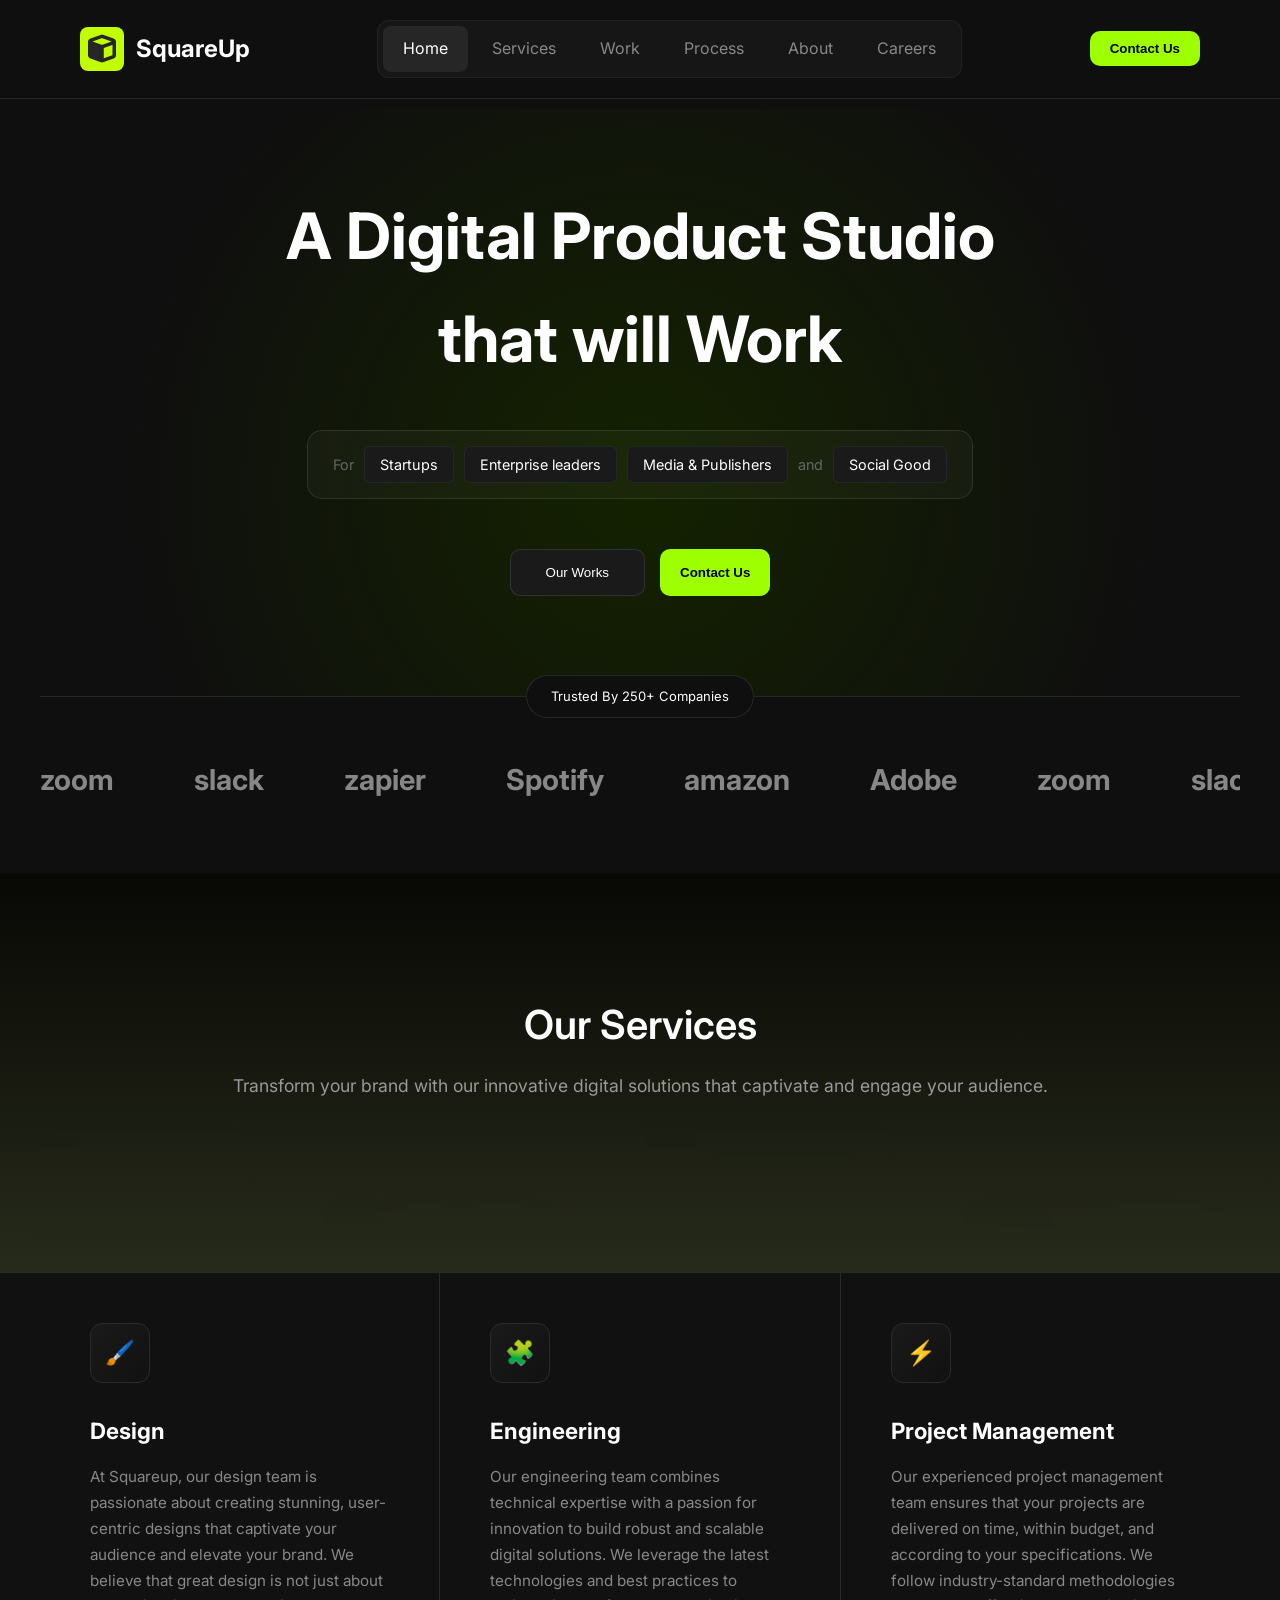
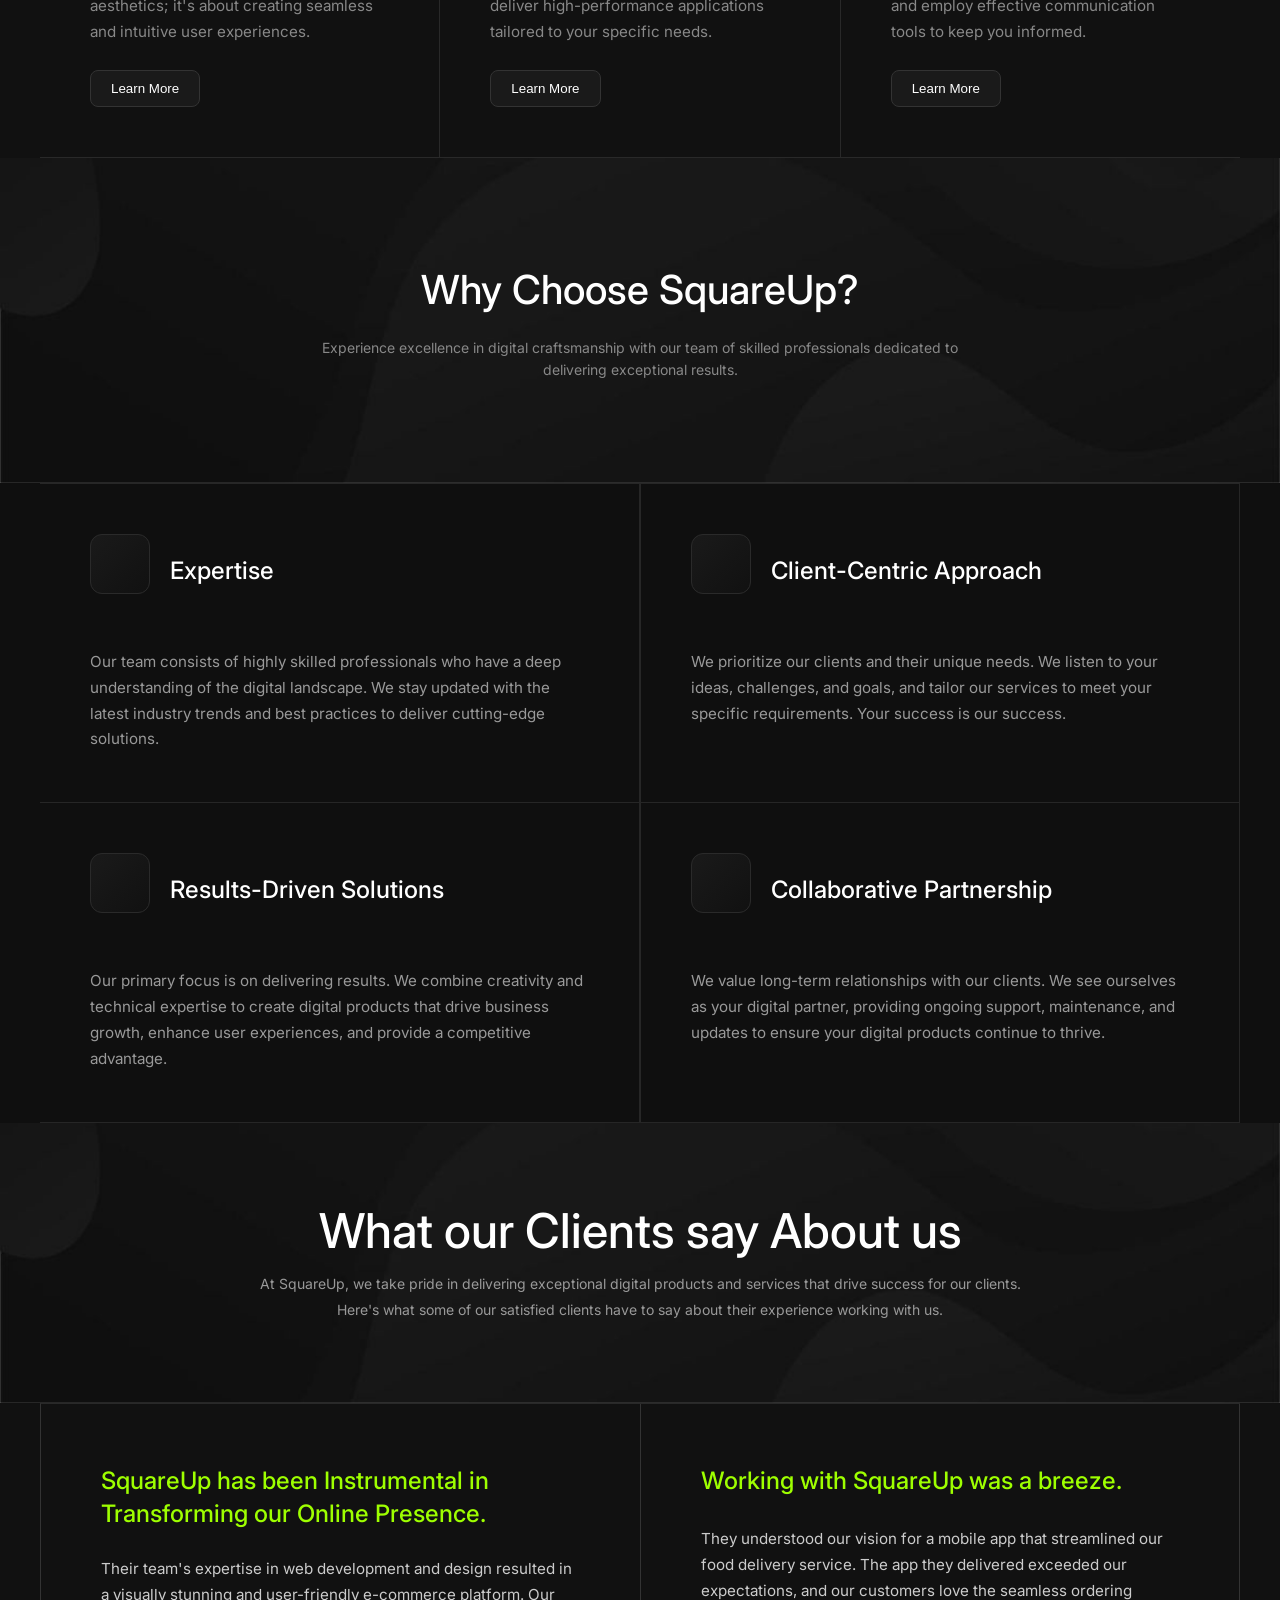
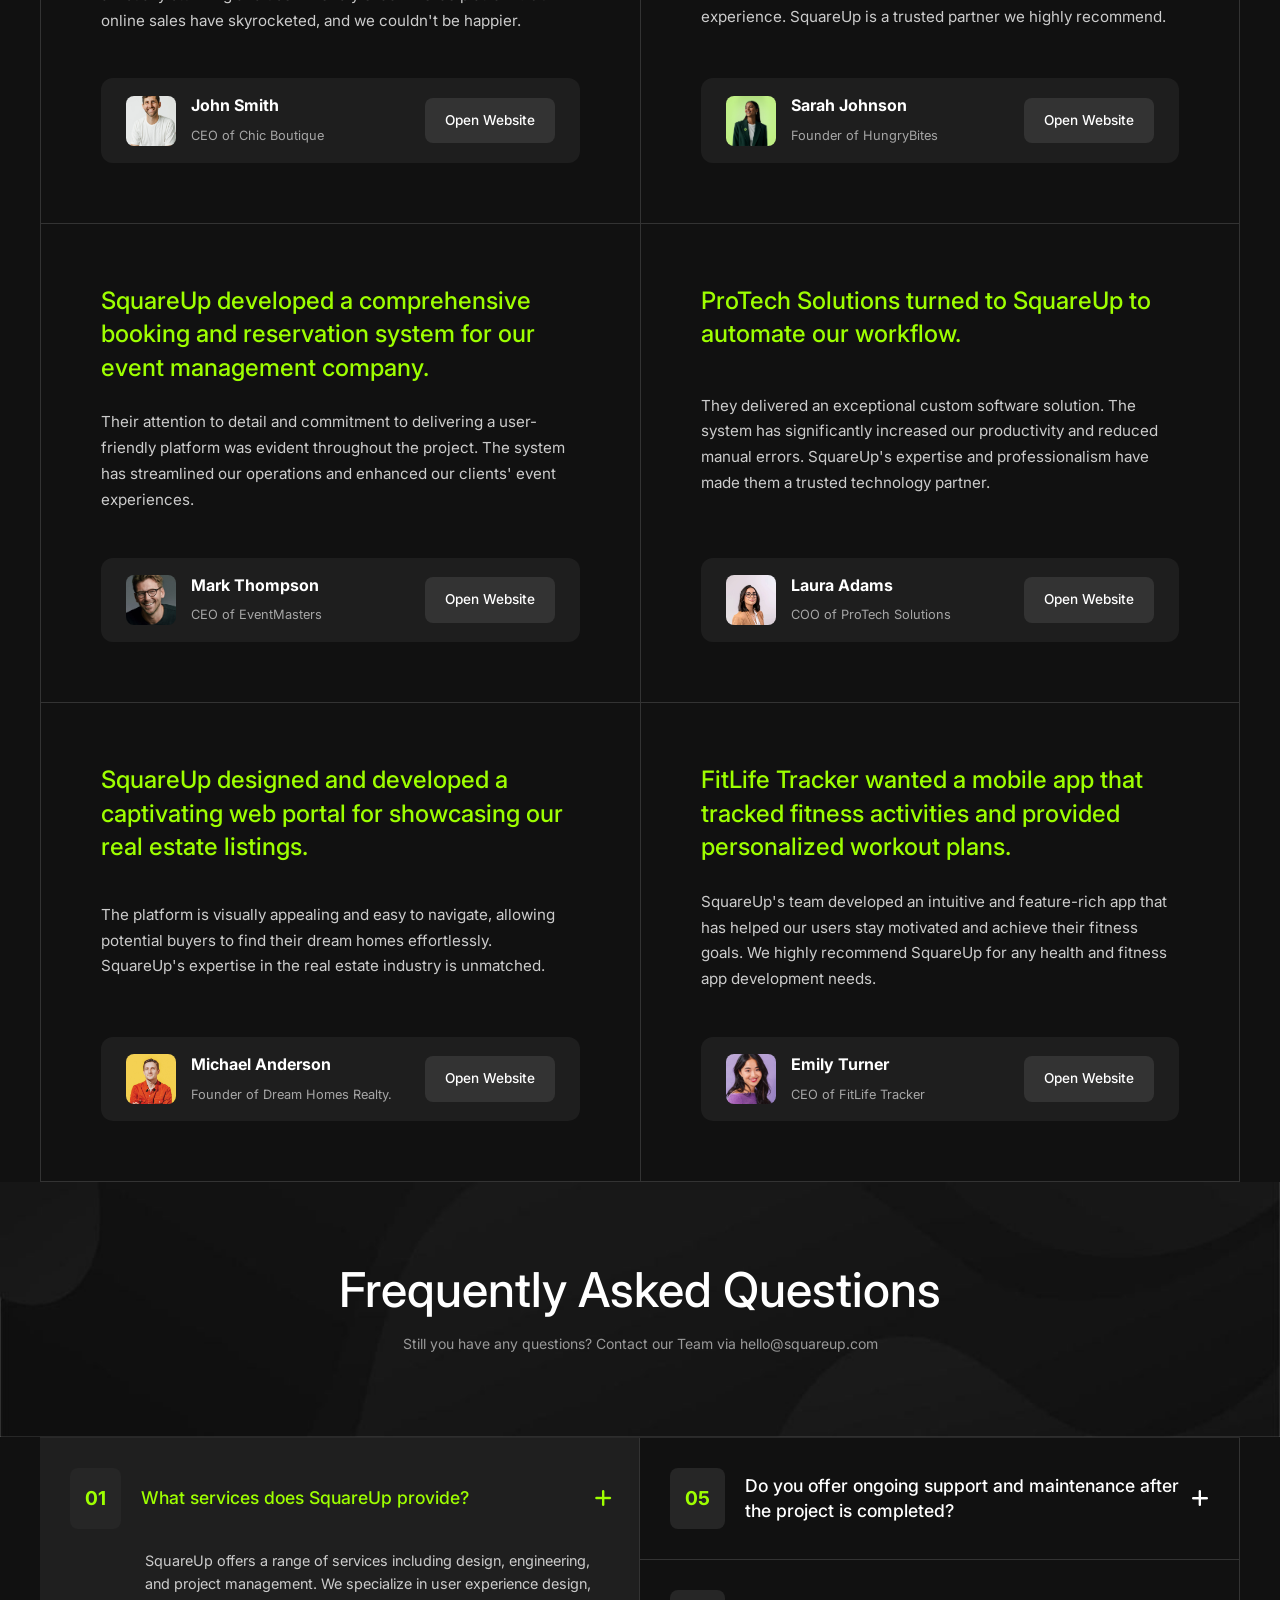
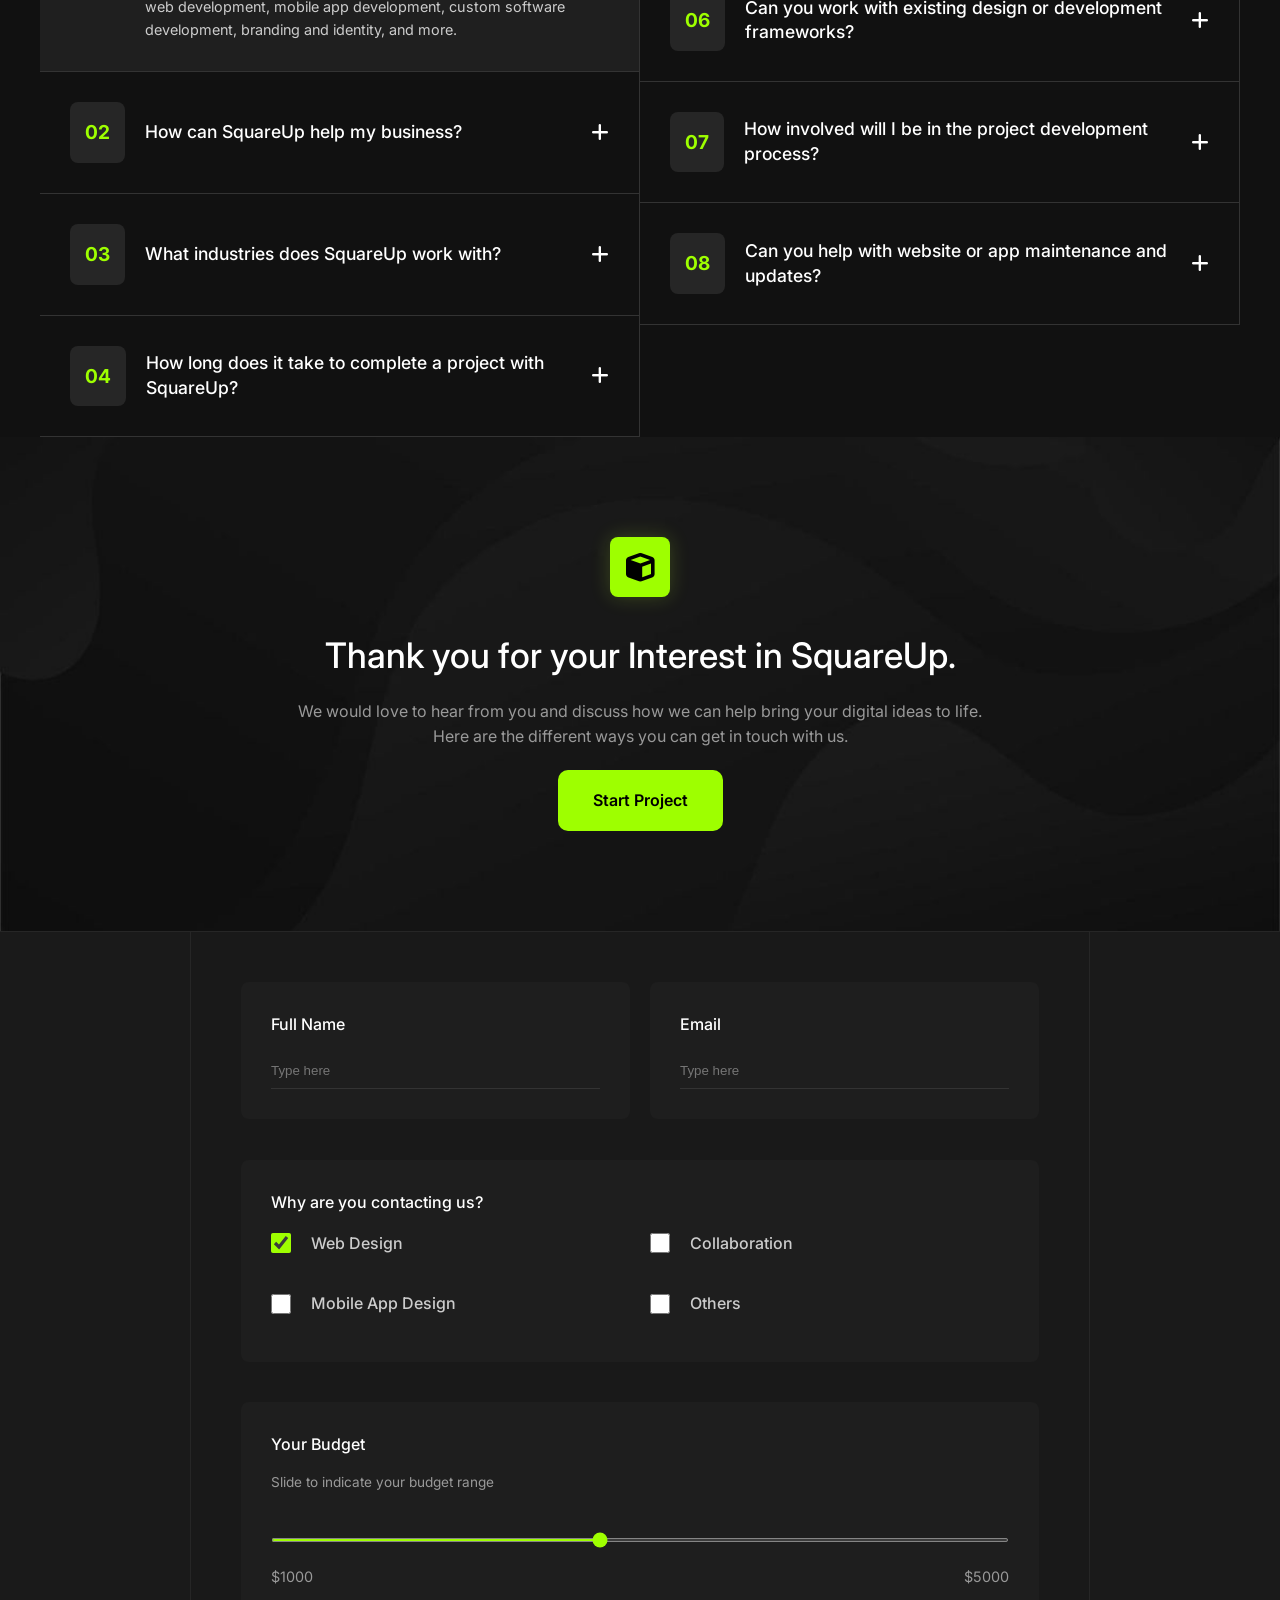
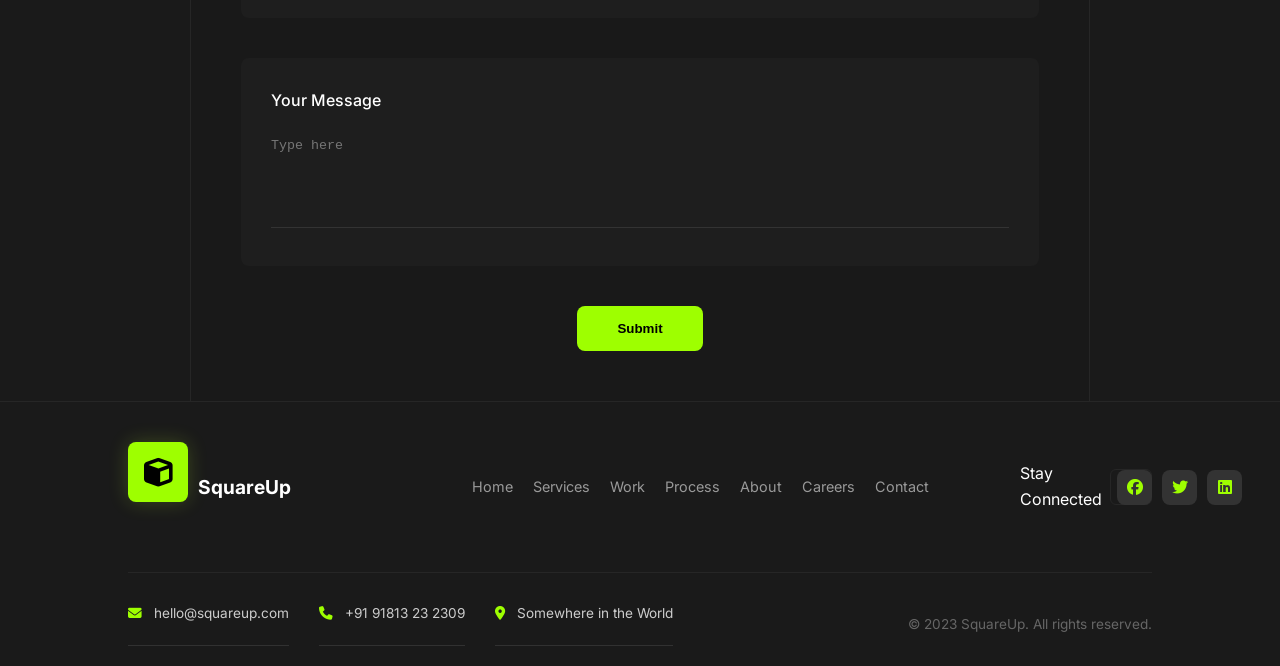
==== index.html @ 1f5916ca "Add files via upload" ====
<!DOCTYPE html>
<html lang="en">
<head>
    <meta charset="UTF-8">
    <meta name="viewport" content="width=device-width, initial-scale=1.0">
    <title>SquareUp Studio</title>
    <link rel="stylesheet" href="style.css">
    <link rel="stylesheet" href="https://cdnjs.cloudflare.com/ajax/libs/font-awesome/6.5.1/css/all.min.css">
    <link href="https://fonts.googleapis.com/css2?family=Inter:wght@400;600;700&display=swap" rel="stylesheet">
</head>
<body>

    <nav class="navbar">
        <div class="logo">  
<i class="fa-solid fa-cube logo-icon"></i>
    <span class="logo-text">SquareUp</span>   
        </div>

        <div class="nav-links">
            <a href="#" class="active">Home</a>
            <a href="Service.html">Services</a>
            <a href="Work.html">Work</a>
            <a href="Process.html">Process</a>
            <a href="about.html">About</a>
            <a href="career.html">Careers</a>
        </div>

        <button class="btn-neon-small" onclick="window.location.href='contact.html'">
  Contact Us
</button>
    </nav>

    <header class="hero">
        <div class="hero-content">
            <h1>A Digital Product Studio <br> that will Work</h1>

            <div class="tag-container">
                <span class="label">For</span>
                <span class="tag">Startups</span>
                <span class="tag">Enterprise leaders</span>
                <span class="tag">Media & Publishers</span>
                <span class="label">and</span>
                <span class="tag">Social Good</span>
            </div>

            <div class="hero-btns">
                <button class="btn-dark">Our Works</button>
                <button class="btn-neon-small" onclick="window.location.href='contact.html'">
  Contact Us
</button>
            </div>
        </div>

   <section class="trusted-section">
    <div class="trusted-pill">Trusted By 250+ Companies</div>

    <div class="slider-window">
        <div class="logo-track">
            <span>zoom</span>
            <span>slack</span>
            <span>zapier</span>
            <span>Spotify</span>
            <span>amazon</span>
            <span>Adobe</span>
            <span>zoom</span>
            <span>slack</span>
            <span>zapier</span>
            <span>Spotify</span>
            <span>amazon</span>
            <span>Adobe</span>
        </div>
    </div>
</section>
    </header>
    <section class="services-section">
    <div class="services-header">
        <h2>Our Services</h2>
        <p>Transform your brand with our innovative digital solutions that captivate and engage your audience.</p>
    </div>

    <div class="services-grid">
        <div class="service-card">
            <div class="icon-box">
                <span class="icon-neon">🖌️</span> </div>
            <h3>Design</h3>
            <p>At Squareup, our design team is passionate about creating stunning, user-centric designs that captivate your audience and elevate your brand. We believe that great design is not just about aesthetics; it's about creating seamless and intuitive user experiences.</p>
            <button class="btn-learn">Learn More</button>
        </div>

        <div class="service-card">
            <div class="icon-box">
                <span class="icon-neon">🧩</span>
            </div>
            <h3>Engineering</h3>
            <p>Our engineering team combines technical expertise with a passion for innovation to build robust and scalable digital solutions. We leverage the latest technologies and best practices to deliver high-performance applications tailored to your specific needs.</p>
            <button class="btn-learn">Learn More</button>
        </div>

        <div class="service-card">
            <div class="icon-box">
                <span class="icon-neon">⚡</span>
            </div>
            <h3>Project Management</h3>
            <p>Our experienced project management team ensures that your projects are delivered on time, within budget, and according to your specifications. We follow industry-standard methodologies and employ effective communication tools to keep you informed.</p>
            <button class="btn-learn">Learn More</button>
        </div>
    </div>
</section>
<section class="why-choose-us">
  <div class="container">
    
    <div class="header">
      <h1>Why Choose SquareUp?</h1>
      <p>Experience excellence in digital craftsmanship with our team of skilled professionals dedicated to delivering exceptional results.</p>
    </div>

    <div class="grid">
      
      <div class="feature-card">
        <div class="feature-header">
          <div class="icon-box"><img src="icon1.png" alt=""></div>
          <h3>Expertise</h3>
        </div>
        <p>Our team consists of highly skilled professionals who have a deep understanding of the digital landscape. We stay updated with the latest industry trends and best practices to deliver cutting-edge solutions.</p>
      </div>

      <div class="feature-card">
        <div class="feature-header">
          <div class="icon-box"><img src="icon2.png" alt=""></div>
          <h3>Client-Centric Approach</h3>
        </div>
        <p>We prioritize our clients and their unique needs. We listen to your ideas, challenges, and goals, and tailor our services to meet your specific requirements. Your success is our success.</p>
      </div>

      <div class="feature-card">
        <div class="feature-header">
          <div class="icon-box"><img src="icon3.png" alt=""></div>
          <h3>Results-Driven Solutions</h3>
        </div>
        <p>Our primary focus is on delivering results. We combine creativity and technical expertise to create digital products that drive business growth, enhance user experiences, and provide a competitive advantage.</p>
      </div>

      <div class="feature-card">
        <div class="feature-header">
          <div class="icon-box"><img src="icon4.png" alt=""></div>
          <h3>Collaborative Partnership</h3>
        </div>
        <p>We value long-term relationships with our clients. We see ourselves as your digital partner, providing ongoing support, maintenance, and updates to ensure your digital products continue to thrive.</p>
      </div>

    </div>
  </div>
</section>

<section class="testimonials">
    
    <div class="section-header">
      <h1>What our Clients say About us</h1>
      <p>At SquareUp, we take pride in delivering exceptional digital products and services that drive success for our clients. Here's what some of our satisfied clients have to say about their experience working with us.</p>
    </div>

    <div class="testimonials-grid">
      
      <div class="testimonial-card">
        <h3 class="client-quote">SquareUp has been Instrumental in Transforming our Online Presence.</h3>
        <p class="client-text">Their team's expertise in web development and design resulted in a visually stunning and user-friendly e-commerce platform. Our online sales have skyrocketed, and we couldn't be happier.</p>
        
        <div class="client-footer">
          <div class="client-profile">
            <img src="/assets/John.jpg" alt="John Smith">
            <div class="client-info">
              <h4>John Smith</h4>
              <span>CEO of Chic Boutique</span>
            </div>
          </div>
          <a href="#" class="btn-open">Open Website</a>
        </div>
      </div>

      <div class="testimonial-card">
        <h3 class="client-quote">Working with SquareUp was a breeze.</h3>
        <p class="client-text">They understood our vision for a mobile app that streamlined our food delivery service. The app they delivered exceeded our expectations, and our customers love the seamless ordering experience. SquareUp is a trusted partner we highly recommend.</p>
        
        <div class="client-footer">
          <div class="client-profile">
            <img src="/assets/sarah.jpg" alt="Sarah Johnson">
            <div class="client-info">
              <h4>Sarah Johnson</h4>
              <span>Founder of HungryBites</span>
            </div>
          </div>
          <a href="#" class="btn-open">Open Website</a>
        </div>
      </div>

      <div class="testimonial-card">
        <h3 class="client-quote">SquareUp developed a comprehensive booking and reservation system for our event management company.</h3>
        <p class="client-text">Their attention to detail and commitment to delivering a user-friendly platform was evident throughout the project. The system has streamlined our operations and enhanced our clients' event experiences.</p>
        
        <div class="client-footer">
          <div class="client-profile">
            <img src="/assets/mark.jpg" alt="Mark Thompson">
            <div class="client-info">
              <h4>Mark Thompson</h4>
              <span>CEO of EventMasters</span>
            </div>
          </div>
          <a href="#" class="btn-open">Open Website</a>
        </div>
      </div>

      <div class="testimonial-card">
        <h3 class="client-quote">ProTech Solutions turned to SquareUp to automate our workflow.</h3>
        <p class="client-text">They delivered an exceptional custom software solution. The system has significantly increased our productivity and reduced manual errors. SquareUp's expertise and professionalism have made them a trusted technology partner.</p>
        
        <div class="client-footer">
          <div class="client-profile">
            <img src="/assets/laura.jpg" alt="Laura Adams">
            <div class="client-info">
              <h4>Laura Adams</h4>
              <span>COO of ProTech Solutions</span>
            </div>
          </div>
          <a href="#" class="btn-open">Open Website</a>
        </div>
      </div>
      <div class="testimonial-card">
  <h3 class="client-quote">SquareUp designed and developed a captivating web portal for showcasing our real estate listings.</h3>
  <p class="client-text">The platform is visually appealing and easy to navigate, allowing potential buyers to find their dream homes effortlessly. SquareUp's expertise in the real estate industry is unmatched.</p>
  
  <div class="client-footer">
    <div class="client-profile">
      <img src="/assets/Michel.jpg" alt="Michael Anderson">
      <div class="client-info">
        <h4>Michael Anderson</h4>
        <span>Founder of Dream Homes Realty.</span>
      </div>
    </div>
    <a href="#" class="btn-open">Open Website</a>
  </div>
</div>

<div class="testimonial-card">
  <h3 class="client-quote">FitLife Tracker wanted a mobile app that tracked fitness activities and provided personalized workout plans.</h3>
  <p class="client-text">SquareUp's team developed an intuitive and feature-rich app that has helped our users stay motivated and achieve their fitness goals. We highly recommend SquareUp for any health and fitness app development needs.</p>
  
  <div class="client-footer">
    <div class="client-profile">
      <img src="assets/emily.jpg" alt="Emily Turner">
      <div class="client-info">
        <h4>Emily Turner</h4>
        <span>CEO of FitLife Tracker</span>
      </div>
    </div>
    <a href="#" class="btn-open">Open Website</a>
  </div>
</div>
 </div>
</section>
<section class="faq">
  <div class="section-header">
    <h1>Frequently Asked Questions</h1>
    <p>Still you have any questions? Contact our Team via hello@squareup.com</p>
  </div>

  <div class="faq-grid">
    
    <div class="faq-column">
      
      <div class="faq-item active">
        <div class="faq-header">
          <span class="faq-number">01</span>
          <h3>What services does SquareUp provide?</h3>
          <i class="fa-solid fa-xmark faq-icon"></i>
        </div>
        <div class="faq-content">
          <p>SquareUp offers a range of services including design, engineering, and project management. We specialize in user experience design, web development, mobile app development, custom software development, branding and identity, and more.</p>
        </div>
      </div>

      <div class="faq-item">
        <div class="faq-header">
          <span class="faq-number">02</span>
          <h3>How can SquareUp help my business?</h3>
          <i class="fa-solid fa-plus faq-icon"></i>
        </div>
        <div class="faq-content">
          <p>We combine creativity and technical expertise to create digital products that drive business growth, enhance user experiences, and provide a competitive advantage.</p>
        </div>
      </div>

      <div class="faq-item">
        <div class="faq-header">
          <span class="faq-number">03</span>
          <h3>What industries does SquareUp work with?</h3>
          <i class="fa-solid fa-plus faq-icon"></i>
        </div>
        <div class="faq-content">
          <p>We have experience working with diverse industries, including Real Estate, Health & Fitness, E-commerce, Event Management, and ProTech Solutions.</p>
        </div>
      </div>

      <div class="faq-item">
        <div class="faq-header">
          <span class="faq-number">04</span>
          <h3>How long does it take to complete a project with SquareUp?</h3>
          <i class="fa-solid fa-plus faq-icon"></i>
        </div>
        <div class="faq-content">
          <p>Project timelines vary based on complexity, but we are committed to delivery exceptional results in a competitive timeframe.</p>
        </div>
      </div>
      
    </div> <div class="faq-column">
      
      <div class="faq-item">
        <div class="faq-header">
          <span class="faq-number">05</span>
          <h3>Do you offer ongoing support and maintenance after the project is completed?</h3>
          <i class="fa-solid fa-plus faq-icon"></i>
        </div>
        <div class="faq-content">
          <p>Yes, we value long-term relationships and see ourselves as your digital partner, providing ongoing support to ensure your products continue to thrive.</p>
        </div>
      </div>

      <div class="faq-item">
        <div class="faq-header">
          <span class="faq-number">06</span>
          <h3>Can you work with existing design or development frameworks?</h3>
          <i class="fa-solid fa-plus faq-icon"></i>
        </div>
        <div class="faq-content">
          <p>Absolutely. Our team stays updated with the latest industry trends and can integrate seamlessly with your preferred technologies and workflows.</p>
        </div>
      </div>

      <div class="faq-item">
        <div class="faq-header">
          <span class="faq-number">07</span>
          <h3>How involved will I be in the project development process?</h3>
          <i class="fa-solid fa-plus faq-icon"></i>
        </div>
        <div class="faq-content">
          <p>We prioritize our clients. We listen to your ideas and goals, ensuring constant collaboration through our established processes.</p>
        </div>
      </div>

      <div class="faq-item">
        <div class="faq-header">
          <span class="faq-number">08</span>
          <h3>Can you help with website or app maintenance and updates?</h3>
          <i class="fa-solid fa-plus faq-icon"></i>
        </div>
        <div class="faq-content">
          <p>Yes, we offer comprehensive maintenance and update services to keep your digital products running smoothly and up-to-date.</p>
        </div>
      </div>

    </div> </div>
</section>
<section class="cta-section">
  <div class="cta-logo">
    <div class="logo-box">
      <i class="fa-solid fa-cube"></i>
    </div>
  </div>

  <div class="cta-content">
    <h2>Thank you for your Interest in SquareUp.</h2>
    <p>We would love to hear from you and discuss how we can help bring your digital ideas to life. Here are the different ways you can get in touch with us.</p>
  </div>

  <div class="cta-action">
    <a href="index.html" class="btn-start">Start Project</a>
  </div>
</section>
<section class="contact-form-section">
  <form class="contact-form">
    
    <div class="form-row">
      <div class="form-group">
        <label>Full Name</label>
        <input type="text" placeholder="Type here">
      </div>
      <div class="form-group">
        <label>Email</label>
        <input type="email" placeholder="Type here">
      </div>
    </div>

    <div class="form-box">
      <label class="box-label">Why are you contacting us?</label>
      <div class="checkbox-grid">
        <label class="custom-checkbox">
          <input type="checkbox" checked>
          <span class="checkmark"></span> Web Design
        </label>
        <label class="custom-checkbox">
          <input type="checkbox">
          <span class="checkmark"></span> Collaboration
        </label>
        <label class="custom-checkbox">
          <input type="checkbox">
          <span class="checkmark"></span> Mobile App Design
        </label>
        <label class="custom-checkbox">
          <input type="checkbox">
          <span class="checkmark"></span> Others
        </label>
      </div>
    </div>

    <div class="form-box">
      <label class="box-label">Your Budget</label>
      <p class="sub-label">Slide to indicate your budget range</p>
      <div class="slider-container">
        <input type="range" min="1000" max="10000" value="5000" class="budget-slider">
        <div class="slider-values">
          <span>$1000</span>
          <span>$5000</span>
        </div>
      </div>
    </div>

    <div class="form-box">
      <label class="box-label">Your Message</label>
      <textarea placeholder="Type here"></textarea>
    </div>

    <button type="submit" class="btn-submit">Submit</button>

  </form>
</section>

<footer class="footer">
  <div class="footer-top">
    <div class="footer-logo">
      <div class="logo-box">
        <i class="fa-solid fa-cube"></i>
      </div>
      <span>SquareUp</span>
    </div>

    <ul class="footer-links">
      <li><a href="index.html">Home</a></li>
      <li><a href="Service.html">Services</a></li>
      <li><a href="Work.html">Work</a></li>
      <li><a href="Process.html">Process</a></li>
      <li><a href="about.html">About</a></li>
      <li><a href="career.html">Careers</a></li>
      <li><a href="contact.html">Contact</a></li>
    </ul>

    <div class="social-box">
      <span>Stay Connected</span>
      <div class="social-icons">
        <a href="#"><i class="fa-brands fa-facebook"></i></a>
        <a href="#"><i class="fa-brands fa-twitter"></i></a>
        <a href="#"><i class="fa-brands fa-linkedin"></i></a>
      </div>
    </div>
  </div>

  <div class="footer-bottom">
    <div class="contact-info">
      <div class="info-item">
        <i class="fa-solid fa-envelope"></i>
        <span>hello@squareup.com</span>
      </div>
      <div class="info-item">
        <i class="fa-solid fa-phone"></i>
        <span>+91 91813 23 2309</span>
      </div>
      <div class="info-item">
        <i class="fa-solid fa-location-dot"></i>
        <span>Somewhere in the World</span>
      </div>
    </div>
    <p class="copyright">© 2023 SquareUp. All rights reserved.</p>
  </div>
</footer>
<script src="nav.js"></script>
</body>
</html>
---- style.css ----
/* 1. BASIC SETUP */
* {
    margin: 0;
    padding: 0;
    box-sizing: border-box;
}

/* Prevent horizontal scroll on all screen sizes */
html,
body {
    overflow-x: hidden;
}

body {
    background-color: #0F0F0F;
    color: white;
    font-family: 'Inter', sans-serif;
    line-height: 1.6;
}

/* Ensure images never overflow their containers */
img {
    max-width: 100%;
    height: auto;
}

/* =============================================
   2. NAVBAR
   ============================================= */
.navbar {
    display: flex;
    justify-content: space-between;
    align-items: center;
    padding: 20px 80px;
    border-bottom: 1px solid rgba(255, 255, 255, 0.1);
    position: relative;
}

.logo {
    display: flex;
    align-items: center;
    gap: 12px;
}

.logo-icon {
    font-size: 28px;
    color: #262626;
    background: #C1FF00;
    padding: 8px;
    border-radius: 8px;
    display: flex;
    align-items: center;
    justify-content: center;
}

.logo-text {
    font-size: 24px;
    font-weight: 700;
    color: #FFFFFF;
}

.nav-links {
    background: rgba(255, 255, 255, 0.03);
    padding: 5px;
    border-radius: 12px;
    border: 1px solid rgba(255, 255, 255, 0.05);
}

.nav-links a {
    text-decoration: none;
    color: #888;
    padding: 10px 20px;
    display: inline-block;
}

.nav-links a.active {
    background: #262626;
    color: white;
    border-radius: 8px;
}

/* Hamburger button (hidden on desktop) */
.hamburger {
    display: none;
    flex-direction: column;
    gap: 5px;
    background: none;
    border: none;
    cursor: pointer;
    padding: 8px;
    z-index: 1001;
}

.hamburger span {
    display: block;
    width: 24px;
    height: 2px;
    background: #fff;
    border-radius: 2px;
    transition: all 0.3s ease;
}

/* Animate hamburger → X */
.hamburger.open span:nth-child(1) {
    transform: translateY(7px) rotate(45deg);
}

.hamburger.open span:nth-child(2) {
    opacity: 0;
}

.hamburger.open span:nth-child(3) {
    transform: translateY(-7px) rotate(-45deg);
}

/* =============================================
   3. HERO SECTION
   ============================================= */
.hero {
    text-align: center;
    margin: 10px auto;
    background: radial-gradient(circle at center, #142200 0%, #0F0F0F 70%);
    background-color: #1a1a1a;
}

.hero h1 {
    font-size: clamp(2.5rem, 5vw, 4.5rem);
    font-weight: 700;
    margin-bottom: 40px;
    padding-top: 6%;
}

.tag-container {
    display: inline-flex;
    flex-wrap: wrap;
    justify-content: center;
    align-items: center;
    gap: 10px;
    background: rgba(255, 255, 255, 0.03);
    padding: 15px 25px;
    border-radius: 15px;
    border: 1px solid rgba(255, 255, 255, 0.1);
    margin-bottom: 50px;
}

.label {
    color: #666;
    font-size: 0.9rem;
}

.tag {
    background: #1A1A1A;
    padding: 6px 15px;
    border-radius: 6px;
    font-size: 0.9rem;
    border: 1px solid rgba(255, 255, 255, 0.05);
}

/* =============================================
   4. BUTTON STYLES
   ============================================= */
.hero-btns {
    display: flex;
    justify-content: center;
    gap: 15px;
    margin-bottom: 100px;
}

.btn-neon,
.btn-neon-small {
    background-color: #9DFF00;
    color: black;
    border: none;
    padding: 15px 35px;
    border-radius: 10px;
    font-weight: 600;
    cursor: pointer;
}

.btn-neon-small {
    padding: 10px 20px;
}

.btn-dark {
    background: #1A1A1A;
    color: white;
    border: 1px solid rgba(255, 255, 255, 0.1);
    padding: 15px 35px;
    border-radius: 10px;
    cursor: pointer;
}

/* =============================================
   5. TRUSTED / LOGO SLIDER SECTION
   ============================================= */
.trusted-section {
    background-color: #0F0F0F;
    border-top: 1px solid rgba(255, 255, 255, 0.1);
    max-width: 1200px;
    margin: 100px auto 0 auto;
    padding: 60px 0;
    display: flex;
    flex-direction: column;
    align-items: center;
    position: relative;
}

.trusted-pill {
    background-color: #0F0F0F;
    color: #FFFFFF;
    font-size: 13px;
    padding: 10px 24px;
    border-radius: 50px;
    border: 1px solid rgba(255, 255, 255, 0.1);
    position: absolute;
    top: -22px;
    white-space: nowrap;
}

.slider-window {
    width: 100%;
    overflow: hidden;
}

.logo-track {
    display: flex;
    gap: 80px;
    animation: scroll 25s linear infinite;
}

.logo-track span {
    font-size: 1.8rem;
    font-weight: 700;
    color: white;
    opacity: 0.5;
}

@keyframes scroll {
    from {
        transform: translateX(0);
    }

    to {
        transform: translateX(-50%);
    }
}

/* =============================================
   6. SERVICES SECTION (Home page)
   ============================================= */
.services-section {
    background-color: #111111;
    color: #ffffff;
    font-family: 'Inter', sans-serif;
    margin: 0;
    padding: 0;
}

.services-header {
    background-image:
        linear-gradient(to bottom, rgba(0, 0, 0, 0.8), rgba(45, 51, 31, 0.7)),
        url("./assets/overlay.png"),
        url("./assets/titlebg.png");
    background-size: cover, 100% 150px, cover;
    background-position: center, center bottom, center;
    background-repeat: no-repeat, no-repeat, no-repeat;
    background-blend-mode: screen, overlay, multiply;
    background-color: #080805;
    padding: 120px 20px;
    text-align: center;
    min-height: 400px;
}

.services-header h2 {
    font-size: 2.5rem;
    margin-bottom: 15px;
    font-weight: 600;
}

.services-header p {
    font-size: 1.1rem;
    color: #999;
    max-width: 1200px;
    margin: 0 auto;
    line-height: 1.6;
}

.services-grid {
    display: flex;
    flex-wrap: wrap;
    max-width: 1200px;
    margin: 0px auto;
}

.service-card {
    flex: 1;
    min-width: 300px;
    padding: 50px;
    box-sizing: border-box;
    border-bottom: 1px solid rgba(255, 255, 255, 0.1);
}

.service-card:not(:first-child) {
    border-left: 1px solid rgba(255, 255, 255, 0.1);
}

.icon-box {
    width: 50px;
    height: 50px;
    background-color: #1a1a1a;
    border: 1px solid #262626;
    border-radius: 12px;
    display: flex;
    align-items: center;
    justify-content: center;
    margin-bottom: 20px;
    font-size: 1.5rem;
}

.service-card h3 {
    margin-bottom: 15px;
    font-size: 1.4rem;
}

.service-card p {
    color: #888;
    line-height: 1.7;
    font-size: 0.95rem;
    margin-bottom: 25px;
}

.btn-learn {
    background: #1a1a1a;
    color: white;
    border: 1px solid #333;
    padding: 10px 20px;
    border-radius: 8px;
    cursor: pointer;
    transition: 0.3s;
}

.btn-learn:hover {
    background: #222;
    border-color: #444;
}

/* =============================================
   7. WHY CHOOSE US / FEATURES SECTION
   ============================================= */
.header {
    background-image: url(./assets/bg.jpg);
    background-size: cover;
    background-position: center;
    background-repeat: no-repeat;
    padding: 100px 20px;
    text-align: center;
    border-bottom: 1px solid rgba(255, 255, 255, 0.1);
}

.header h1 {
    font-size: 2.5rem;
    margin-bottom: 15px;
    font-weight: 500;
}

.header p {
    color: #888;
    max-width: 700px;
    margin: 0 auto;
    font-size: 14px;
}

.grid {
    display: grid;
    grid-template-columns: 1fr 1fr;
    border-top: 1px solid rgba(255, 255, 255, 0.1);
    max-width: 1200px;
    margin: 0px auto;
}

.feature-card {
    padding: 60px;
    border-bottom: 1px solid rgba(255, 255, 255, 0.1);
}

.feature-card:nth-child(even) {
    border-left: 1px solid rgba(255, 255, 255, 0.1);
}

.feature-header {
    display: flex;
    align-items: center;
    gap: 20px;
    margin-bottom: 25px;
}

.icon-box {
    width: 50px;
    height: 50px;
    background-color: #1a1a1a;
    border: 1px solid #333;
    border-radius: 10px;
    display: flex;
    justify-content: center;
    align-items: center;
}

.feature-card h3 {
    font-size: 1.25rem;
    font-weight: 500;
}

.feature-card p {
    color: #999;
    line-height: 1.6;
    font-size: 0.95rem;
}

.section-header h1 {
    font-size: 2.5rem;
    margin-bottom: 15px;
    font-weight: 500;
}

.section-header p {
    color: #999;
    max-width: 700px;
    margin: 0 auto 60px;
    line-height: 1.6;
}

.features-grid {
    display: grid;
    grid-template-columns: 1fr 1fr;
    border-top: 1px solid #262626;
    border-left: 1px solid #262626;
}

.feature-card {
    padding: 50px;
    text-align: left;
    border-right: 1px solid #262626;
    border-bottom: 1px solid #262626;
}

.icon-box {
    width: 50px;
    height: 50px;
    background-color: #262626;
    color: #9EFF00;
    display: flex;
    justify-content: center;
    align-items: center;
    border-radius: 8px;
    margin-bottom: 25px;
    font-size: 1.5rem;
}

.feature-card h3 {
    font-size: 1.5rem;
    margin-bottom: 15px;
}

.feature-card p {
    color: #999;
    line-height: 1.7;
    font-size: 0.95rem;
}

/* =============================================
   8. TESTIMONIALS SECTION
   ============================================= */
.testimonials {
    background-color: #111111;
    color: #ffffff;
    font-family: 'Inter', sans-serif;
    margin: 0;
    padding: 0;
}

.section-header {
    background-image: url(./assets/bg.jpg);
    background-size: cover;
    background-position: center;
    background-repeat: no-repeat;
    padding: 20px;
    text-align: center;
    border-bottom: 1px solid rgba(255, 255, 255, 0.1);
}

.section-header h1 {
    font-size: 3rem;
    font-weight: 500;
    margin-bottom: 2px;
    padding-top: 50px;
}

.section-header p {
    color: #a6a6a6;
    max-width: 800px;
    line-height: 1.6;
    font-size: 1rem;
}

.testimonials-grid {
    border-top: 1px solid #333333;
    border-left: 1px solid #333333;
    display: grid;
    grid-template-columns: 1fr 1fr;
    border-top: 1px solid rgba(255, 255, 255, 0.1);
    max-width: 1200px;
    margin: 0px auto;
}

.testimonial-card {
    padding: 60px;
    border-right: 1px solid #333333;
    border-bottom: 1px solid #333333;
    display: flex;
    flex-direction: column;
    justify-content: space-between;
}

.client-quote {
    color: #9EFF00;
    font-size: 1.5rem;
    font-weight: 500;
    margin-bottom: 25px;
    line-height: 1.4;
}

.client-text {
    color: #cccccc;
    font-size: 0.95rem;
    line-height: 1.7;
    margin-bottom: 45px;
}

.client-footer {
    display: flex;
    justify-content: space-between;
    align-items: center;
    background-color: #1E1E1E;
    padding: 15px 25px;
    border-radius: 12px;
}

.client-profile {
    display: flex;
    align-items: center;
    gap: 15px;
}

.client-profile img {
    width: 50px;
    height: 50px;
    border-radius: 8px;
    object-fit: cover;
    background-color: #9EFF00;
}

.client-info h4 {
    font-size: 1rem;
    color: white;
    margin-bottom: 3px;
}

.client-info span {
    font-size: 0.8rem;
    color: #a6a6a6;
}

.btn-open {
    background-color: #333333;
    color: white;
    text-decoration: none;
    padding: 12px 20px;
    border-radius: 8px;
    font-size: 0.85rem;
    font-weight: 500;
    transition: background-color 0.3s ease;
}

.btn-open:hover {
    background-color: #444444;
}

/* =============================================
   9. FAQ SECTION
   ============================================= */
.faq {
    background-color: #111111;
    color: #ffffff;
    font-family: 'Inter', sans-serif;
    margin: 0;
    padding: 0;
}

.section-header p {
    color: #999;
    font-size: 14px;
    margin: 0 auto 60px;
    line-height: 1.8;
}

.faq-grid {
    display: grid;
    grid-template-columns: 1fr 1fr;
    border-top: 1px solid rgba(255, 255, 255, 0.1);
    max-width: 1200px;
    margin: 0px auto;
}

.faq-item {
    border-right: 1px solid #333;
    border-bottom: 1px solid #333;
    padding: 30px;
    text-align: left;
    cursor: pointer;
    transition: all 0.3s ease;
}

.faq-header {
    display: flex;
    align-items: center;
    justify-content: space-between;
}

.faq-number {
    background-color: #262626;
    color: #9EFF00;
    font-size: 1.2rem;
    font-weight: bold;
    padding: 15px;
    border-radius: 8px;
    margin-right: 20px;
}

.faq-header h3 {
    flex-grow: 1;
    font-size: 1.1rem;
    font-weight: 500;
    line-height: 1.4;
    color: white;
    transition: color 0.3s ease;
}

.faq-icon {
    font-size: 1.2rem;
    color: white;
    transition: all 0.3s ease;
}

.faq-content {
    max-height: 0;
    overflow: hidden;
    opacity: 0;
    transition: all 0.5s ease-out;
    padding-left: 75px;
}

.faq-content p {
    color: #ccc;
    font-size: 0.9rem;
    line-height: 1.6;
    margin-top: 20px;
}

.faq-item.active {
    background-color: #1f1f1f;
}

.faq-item.active .faq-header h3 {
    color: #9EFF00;
}

.faq-item.active .faq-icon {
    color: #9EFF00;
    transform: rotate(45deg);
}

.faq-item.active .faq-content {
    max-height: 200px;
    opacity: 1;
    transition: all 0.5s ease-in;
}

/* =============================================
   10. CTA SECTION
   ============================================= */
.cta-section {
    background-image: url(/assets/bg.jpg);
    background-color: #1a1a1a;
    background-size: cover;
    background-position: center;
    background-repeat: no-repeat;
    padding: 100px 20px;
    text-align: center;
    display: flex;
    flex-direction: column;
    align-items: center;
    justify-content: center;
    border-bottom: 1px solid #262626;
    position: relative;
    z-index: 1;
}

.logo-box {
    background-color: #9EFF00;
    color: black;
    width: 60px;
    height: 60px;
    display: flex;
    justify-content: center;
    align-items: center;
    border-radius: 8px;
    font-size: 1.8rem;
    margin-bottom: 30px;
    box-shadow: 0 0 20px rgba(197, 255, 50, 0.2);
}

.cta-content h2 {
    color: white;
    font-size: 2.2rem;
    font-weight: 500;
    margin-bottom: 15px;
}

.cta-content p {
    color: #999;
    max-width: 700px;
    line-height: 1.6;
    font-size: 1rem;
    margin-bottom: 20px;
}

.btn-start {
    background-color: #9EFF00;
    color: black;
    padding: 18px 35px;
    border-radius: 10px;
    text-decoration: none;
    font-weight: 600;
    font-size: 1rem;
    transition: all 0.3s ease;
    display: inline-block;
}

.btn-start:hover {
    background-color: #d4ff5e;
    transform: translateY(-3px);
}

/* =============================================
   11. CONTACT FORM SECTION
   ============================================= */
.contact-form-section {
    background-color: #1a1a1a;
    display: flex;
    justify-content: center;
}

.contact-form {
    width: 100%;
    max-width: 900px;
    background-color: #191919;
    padding: 50px;
    border-left: 1px solid #262626;
    border-right: 1px solid #262626;
}

.form-row {
    display: flex;
    gap: 20px;
    margin-bottom: 1px;
}

.form-group,
.form-box {
    background-color: #1E1E1E;
    padding: 30px;
    border-radius: 8px;
    flex: 1;
    margin-bottom: 40px;
}

label {
    display: block;
    color: white;
    margin-bottom: 15px;
    font-weight: 500;
}

.sub-label {
    color: #999;
    font-size: 0.85rem;
    margin-bottom: 30px;
}

input[type="text"],
input[type="email"],
textarea {
    width: 100%;
    background: transparent;
    border: none;
    border-bottom: 1px solid #333;
    color: white;
    padding: 10px 0;
    outline: none;
}

textarea {
    height: 100px;
    resize: none;
}

.checkbox-grid {
    display: grid;
    grid-template-columns: 1fr 1fr;
    gap: 20px;
}

.custom-checkbox {
    display: flex;
    align-items: center;
    gap: 10px;
    color: #ccc;
    cursor: pointer;
}

input[type="checkbox"] {
    accent-color: #9EFF00;
    width: 20px;
    height: 20px;
}

.budget-slider {
    width: 100%;
    accent-color: #9EFF00;
    background: #333;
    height: 4px;
    border-radius: 5px;
    cursor: pointer;
}

.slider-values {
    display: flex;
    justify-content: space-between;
    color: #999;
    margin-top: 15px;
    font-size: 0.9rem;
}

.btn-submit {
    background-color: #9EFF00;
    color: black;
    border: none;
    padding: 15px 40px;
    border-radius: 8px;
    font-weight: bold;
    cursor: pointer;
    display: block;
    margin: 40px auto 0;
    transition: 0.3s;
}

.btn-submit:hover {
    transform: scale(1.05);
}

/* =============================================
   12. FOOTER
   ============================================= */
.footer {
    background-color: #1a1a1a;
    color: white;
    padding: 40px 10% 20px;
    border-top: 1px solid #262626;
}

.footer-top {
    display: flex;
    justify-content: space-between;
    align-items: center;
    padding-bottom: 40px;
    border-bottom: 1px solid #262626;
}

.footer-logo {
    display: flex;
    align-items: center;
    gap: 10px;
    font-weight: bold;
    font-size: 1.2rem;
}

.footer-links {
    display: flex;
    list-style: none;
    gap: 20px;
}

.footer-links a {
    color: #999;
    text-decoration: none;
    font-size: 0.9rem;
    transition: 0.3s;
}

.footer-links a:hover {
    color: white;
}

.social-box {
    display: flex;
    align-items: center;
    gap: 15px;
    background: #262626;
    padding: 10px 20px;
    border-radius: 10px;
    background-color: #1E1E1E;
}

.social-icons {
    display: flex;
    gap: 10px;
}

.social-icons a {
    background: #333;
    color: #9EFF00;
    width: 35px;
    height: 35px;
    display: flex;
    justify-content: center;
    align-items: center;
    border-radius: 8px;
    text-decoration: none;
}

.footer-bottom {
    display: flex;
    justify-content: space-between;
    align-items: center;
    padding-top: 30px;
}

.contact-info {
    display: flex;
    gap: 30px;
}

.info-item {
    display: flex;
    align-items: center;
    gap: 10px;
    color: #ccc;
    font-size: 0.85rem;
    border-bottom: 1px solid rgba(255, 255, 255, 0.1);
    padding-bottom: 20px;
}

.info-item i {
    color: #9EFF00;
}

.copyright {
    color: #666;
    font-size: 0.85rem;
}

/* =============================================
   13. SERVICE PAGE — Design Section
   ============================================= */
.design-section {
    max-width: 1200px;
    margin: 25px auto;
    padding: 0 20px;
    text-align: left;
}

.header-container h1 {
    font-size: 2.4rem;
    margin: 30px auto 15px auto;
    font-weight: 800;
}

.header-container p {
    color: #999;
    max-width: 1200px;
    line-height: 1.6;
    font-size: 14px;
}

.badge {
    display: inline-block;
    background-color: #222;
    padding: 10px 20px;
    border-radius: 8px;
    margin: 30px auto 30px auto;
    border: 1px solid #333;
    color: #ccc;
}

.sub-heading {
    padding: 30px 0px;
    font-size: 1.2rem;
    color: #ccc;
    font-weight: 100;
    border-top: 1px solid rgba(255, 255, 255, 0.05);
}

.design-section .services-grid {
    display: grid;
    grid-template-columns: repeat(4, 1fr);
    border-top: 1px solid rgba(255, 255, 255, 0.05);
}

.design-section .service-card {
    flex: 1;
    padding: 20px;
    min-height: 200px;
}

.design-section .service-card:not(:first-child) {
    border-left: 1px solid rgba(255, 255, 255, 0.05);
}

.icon-box {
    width: 50px;
    height: 50px;
    background: linear-gradient(135deg, #1a1a1a, #111);
    border: 1px solid #222;
    border-radius: 12px;
    display: flex;
    align-items: center;
    justify-content: center;
    margin-bottom: 25px;
}

.design-section .service-card p {
    font-size: 16px;
    color: #dfdcdc;
    line-height: 1.4;
}

/* =============================================
   14. WORK / PORTFOLIO PAGE
   ============================================= */
.portfolio-section {
    background-color: #111;
    color: #fff;
    max-width: 1200px;
    margin: 0% auto;
    font-family: 'Inter', sans-serif;
    border-top: 1px solid rgba(255, 255, 255, 0.1);
}

.portfolio-grid {
    display: grid;
    grid-template-columns: 1fr 1fr;
}

.portfolio-card {
    padding: 60px;
    border-bottom: 1px solid rgba(255, 255, 255, 0.1);
}

.portfolio-card:nth-child(even) {
    border-left: 1px solid rgba(255, 255, 255, 0.1);
}

.project-title {
    font-size: 1.25rem;
    font-weight: 400;
    color: #ccc;
    margin-bottom: 30px;
}

.image-container {
    background: #1a1a1a;
    border: 1px solid #262626;
    border-radius: 12px;
    overflow: hidden;
    margin-bottom: 30px;
}

.image-container img {
    width: 100%;
    display: block;
}

.card-footer {
    display: flex;
    justify-content: space-between;
    align-items: flex-end;
    margin-bottom: 25px;
}

.brand-info h3 {
    font-size: 1.5rem;
    margin-bottom: 10px;
}

.url-badge {
    display: inline-block;
    background: #1a1a1a;
    color: #666;
    padding: 8px 16px;
    border-radius: 8px;
    font-size: 0.9rem;
    border: 1px solid #262626;
}

.arrow-btn {
    background: #1a1a1a;
    border: 1px solid #262626;
    color: #6fcf97;
    width: 50px;
    height: 50px;
    border-radius: 8px;
    font-size: 1.5rem;
    cursor: pointer;
    transition: 0.3s;
}

.arrow-btn:hover {
    background: #222;
    border-color: #333;
}

.description {
    color: #888;
    line-height: 1.6;
    font-size: 0.95rem;
}

/* =============================================
   15. PROCESS PAGE
   ============================================= */
.process-container {
    display: grid;
    grid-template-columns: repeat(2, 1fr);
    width: 100%;
    margin: 10px auto;
    max-width: 1200px;
    padding: 50px;
    border: 1px solid #1d1d1d;
    gap: 20px;
}

.process-card {
    display: flex;
    flex-direction: column;
}

.card-header {
    display: flex;
    align-items: baseline;
    border-bottom: 1px solid #333;
    padding-bottom: 15px;
    margin-bottom: 20px;
}

.step-number {
    font-size: 4rem;
    font-weight: 700;
    color: #D4FF8E;
    line-height: 1;
    margin-right: 20px;
}

.step-title {
    border-bottom: 1px solid black;
    font-size: 20px;
    font-weight: 500;
    color: #a0a0a0;
}

.step-description {
    font-size: 14px;
    line-height: 1.6;
    color: #b0b0b0;
    text-align: justify;
    padding: 10px 0px;
}

/* =============================================
   16. ABOUT PAGE
   ============================================= */
.about-container {
    display: grid;
    grid-template-columns: 1fr 1fr;
    width: 100%;
    max-width: 1200px;
    padding: 30px;
    align-items: center;
    margin: 0px auto;
    gap: 30px;
    border: 1px solid #1d1d1d;
}

.content-side {
    width: 598px;
    padding: 60px;
}

.content-side h1 {
    font-weight: 600;
    font-size: 35px;
    line-height: 100%;
    letter-spacing: 0%;
    padding: 20px;
}

.content-side p {
    color: #999999;
    line-height: 1.6;
    font-size: 1rem;
    max-width: 90%;
    padding: 20px;
}

.visual-side {
    position: relative;
    width: 450px;
    height: 450px;
    background-color: #1a1a1a;
    border-radius: 10px;
    overflow: hidden;
    display: flex;
    justify-content: center;
    align-items: center;
    border: 1px solid #2a2a2a;
}

.story-section {
    max-width: 1200px;
    margin: 0 auto;
}

.story-header h2 {
    font-size: 3rem;
    margin: 20px 50px;
    font-weight: 300;
}

.story-grid {
    display: grid;
    grid-template-columns: 1fr 1fr;
    border-top: 1px solid #2a2a2a;
}

.story-card {
    flex: 1;
    padding: 60px 40px;
    border-right: 1px solid #2a2a2a;
    border-bottom: 1px solid #2a2a2a;
}

.story-card:last-child {
    border-right: none;
}

.card-title {
    display: flex;
    align-items: center;
    gap: 20px;
    margin-bottom: 30px;
}

.number {
    font-size: 5rem;
    font-weight: 700;
    color: #D8FF99;
    line-height: 1;
}

.card-title h3 {
    font-size: 1.8rem;
    font-weight: 500;
    position: relative;
    padding-bottom: 10px;
    color: #D8FF99;
}

.card-text {
    color: #999999;
    line-height: 1.6;
    font-size: 1rem;
    max-width: 90%;
}

.CTA-about {
    background-color: #111111;
    color: #ffffff;
    font-family: 'Inter', sans-serif;
    display: grid;
    grid-template-columns: 120px 1fr;
    border-top: 1px solid rgba(255, 255, 255, 0.1);
    max-width: 1200px;
    margin: 0% auto;
    padding: 20px;
    gap: 50px;
}

.about-logo img {
    width: 100%;
    height: auto;
    display: block;
    margin: 20px;
}

.Cta-text {
    color: #999999;
    font-size: 1rem;
    padding: 20px;
}

.Cta-text h1 {
    color: #999999;
    font-size: 1rem;
    font-weight: 100;
    line-height: 40px;
}

.action-banner {
    display: grid;
    grid-template-columns: auto 1fr auto;
    align-items: center;
    gap: 24px;
    background-color: #1a1a1a;
    padding: 12px 20px;
    border-radius: 12px;
    border: 1px solid #262626;
    max-width: 1200px;
    margin: 20px auto;
}

.banner-label {
    color: #999999;
    font-size: 0.9rem;
    white-space: nowrap;
}

.banner-highlight {
    background-color: #262626;
    color: #ffffff;
    font-size: 0.9rem;
    padding: 14px 24px;
    border-radius: 8px;
    text-align: center;
    line-height: 1.4;
    border: 1px solid #333333;
}

.banner-btn {
    background-color: #ccff33;
    color: #000000;
    border: none;
    padding: 14px 28px;
    border-radius: 8px;
    font-weight: 600;
    font-size: 0.95rem;
    cursor: pointer;
    transition: all 0.2s ease;
    white-space: nowrap;
}

.banner-btn:hover {
    background-color: #d4ff3d;
    transform: scale(1.02);
}

/* =============================================
   17. CAREERS PAGE
   ============================================= */
.careers-container {
    max-width: 1200px;
    margin: 0 auto;
}

.category-title {
    font-size: 1.5rem;
    color: #e0e0e0;
    padding: 40px 0 20px 20px;
    margin: 0;
    font-weight: 400;
}

.jobs-grid {
    display: grid;
    grid-template-columns: repeat(3, 1fr);
    border-top: 1px solid var(--border-color);
}

.job-card {
    padding: 60px 40px;
    border-right: 1px solid var(--border-color);
    border-bottom: 1px solid var(--border-color);
    display: flex;
    flex-direction: column;
}

.job-card:nth-child(3n) {
    border-right: none;
}

.icon-box {
    width: 60px;
    height: 60px;
    background-color: #212121;
    border-radius: 12px;
    display: flex;
    justify-content: center;
    align-items: center;
    margin-bottom: 30px;
    border: 1px solid #2a2a2a;
}

.job-card h3 {
    font-size: 1.4rem;
    margin-bottom: 20px;
    font-weight: 500;
}

.job-card p {
    color: var(--text-muted);
    line-height: 1.6;
    font-size: 0.95rem;
    margin-bottom: 40px;
    flex-grow: 1;
}

.apply-btn {
    display: block;
    text-align: center;
    background-color: #262626;
    color: white;
    text-decoration: none;
    padding: 16px;
    border-radius: 8px;
    font-size: 0.9rem;
    transition: background 0.3s ease;
}

.apply-btn:hover {
    background-color: #333333;
}

/* =============================================
   18. CONTACT PAGE
   ============================================= */
.contact-bar {
    display: flex;
    gap: 1%;
    margin: 20px;
    padding: 0% 20%;
}

.contact-item {
    margin: 0% auto;
    max-width: 1200px;
    background-color: #1a1a1a;
    border: 1px solid #262626;
    border-radius: 8px;
    padding: 12px 24px;
    display: flex;
    align-items: center;
    gap: 12px;
    text-decoration: none;
    transition: background-color 0.3s ease, transform 0.2s ease;
}

.contact-item:hover {
    background-color: #242424;
    transform: translateY(-2px);
}

.icon {
    color: #ccff33;
    width: 20px;
    height: 20px;
    display: flex;
    align-items: center;
}

.icon svg {
    width: 100%;
    height: 100%;
}

.text {
    color: #e0e0e0;
    font-size: 0.95rem;
    font-weight: 500;
}

.form-footer-info {
    display: flex;
    justify-content: center;
    align-items: center;
    gap: 30px;
    margin-top: 40px;
    padding-top: 30px;
    border-top: 1px solid #262626;
}

.info-item {
    display: flex;
    align-items: center;
    gap: 12px;
}

.label-text {
    color: #999999;
    font-size: 0.9rem;
}

.info-badge {
    background-color: #1a1a1a;
    color: #ffffff;
    padding: 10px 18px;
    border-radius: 8px;
    border: 1px solid #262626;
    font-size: 0.85rem;
}

.social-wrapper {
    border: 1px solid #262626;
    padding: 8px 16px;
    border-radius: 12px;
}

.social-links {
    display: flex;
    gap: 8px;
}

.social-box {
    width: 36px;
    height: 36px;
    background-color: #1a1a1a;
    border: 1px solid #262626;
    border-radius: 6px;
    display: flex;
    justify-content: center;
    align-items: center;
    transition: all 0.3s ease;
}

.social-box img {
    width: 18px;
    height: 18px;
}

.social-box:hover {
    border-color: #ccff33;
    transform: translateY(-2px);
}


/* =============================================
   RESPONSIVE — BREAKPOINTS
   xl  : 1200px  (large laptops)
   lg  : 1024px  (small laptops / tablets landscape)
   md  : 768px   (tablets portrait / large phones)
   sm  : 600px   (small tablets)
   xs  : 480px   (phones)
   ============================================= */

/* ─── NAVBAR ────────────────────────────────── */
@media (max-width: 1024px) {
    .navbar {
        padding: 16px 30px;
        flex-wrap: wrap;
        gap: 12px;
    }

    .hamburger {
        display: flex;
    }

    .nav-links {
        display: none;
        flex-direction: column;
        width: 100%;
        background: #161616;
        border: 1px solid rgba(255, 255, 255, 0.08);
        border-radius: 12px;
        padding: 10px;
        gap: 4px;
        order: 3;
    }

    .nav-links.open {
        display: flex;
    }

    .nav-links a {
        display: block;
        padding: 12px 16px;
        border-radius: 8px;
    }

    .navbar .btn-neon-small {
        order: 2;
    }
}

@media (max-width: 768px) {
    .navbar .btn-neon-small {
        display: none;
    }
}

@media (max-width: 480px) {
    .navbar {
        padding: 14px 20px;
    }
}

/* ─── HERO ───────────────────────────────────── */
@media (max-width: 1024px) {
    .hero h1 {
        font-size: clamp(2rem, 5vw, 3.5rem);
        padding-top: 10%;
    }

    .hero-btns {
        margin-bottom: 60px;
    }
}

@media (max-width: 768px) {
    .hero {
        padding: 0 20px;
    }

    .hero h1 {
        font-size: clamp(1.8rem, 6vw, 2.8rem);
        padding-top: 50px;
        margin-bottom: 24px;
    }

    .tag-container {
        padding: 12px 16px;
        gap: 8px;
        margin-bottom: 32px;
    }

    .hero-btns {
        flex-direction: column;
        align-items: center;
        gap: 12px;
        margin-bottom: 50px;
    }

    .hero-btns .btn-dark,
    .hero-btns .btn-neon-small {
        width: 100%;
        max-width: 300px;
        text-align: center;
    }
}

/* ─── LOGO SLIDER ────────────────────────────── */
@media (max-width: 768px) {
    .trusted-section {
        margin: 60px 20px 0;
        padding: 50px 0;
    }

    .logo-track span {
        font-size: 1.3rem;
    }
}

/* ─── SERVICES (Home) ────────────────────────── */
@media (max-width: 1024px) {
    .services-grid {
        flex-direction: column;
    }

    .service-card {
        border-left: none !important;
        border-right: none !important;
    }
}

@media (max-width: 768px) {
    .services-header {
        padding: 70px 20px;
        min-height: auto;
    }

    .services-header h2 {
        font-size: 2rem;
    }

    .service-card {
        padding: 36px 24px;
        text-align: center;
        min-width: unset;
    }

    .service-card .icon-box {
        margin: 0 auto 20px;
    }
}

/* ─── WHY CHOOSE US ──────────────────────────── */
@media (max-width: 1024px) {
    .grid {
        grid-template-columns: 1fr;
    }

    .feature-card:nth-child(even) {
        border-left: none;
    }

    .features-grid {
        grid-template-columns: 1fr;
    }
}

@media (max-width: 768px) {
    .header {
        padding: 60px 20px;
    }

    .header h1 {
        font-size: 2rem;
    }

    .feature-card {
        padding: 36px 24px;
    }

    .why-choose {
        padding: 50px 20px;
    }
}

/* ─── TESTIMONIALS ───────────────────────────── */
@media (max-width: 1024px) {
    .testimonials-grid {
        grid-template-columns: 1fr;
    }

    .testimonial-card {
        border-right: none;
    }
}

@media (max-width: 768px) {
    .section-header {
        padding: 40px 20px 20px;
    }

    .section-header h1 {
        font-size: 1.8rem;
    }

    .testimonial-card {
        padding: 32px 20px;
    }

    .client-quote {
        font-size: 1.2rem;
    }

    .client-footer {
        flex-direction: column;
        gap: 16px;
        text-align: center;
    }

    .client-profile {
        flex-direction: column;
        text-align: center;
    }

    .btn-open {
        width: 100%;
        text-align: center;
    }
}

/* ─── FAQ ────────────────────────────────────── */
@media (max-width: 1024px) {
    .faq-grid {
        grid-template-columns: 1fr;
    }
}

@media (max-width: 768px) {
    .faq-item {
        padding: 20px 16px;
    }

    .faq-number {
        font-size: 1rem;
        padding: 10px;
        margin-right: 12px;
    }

    .faq-header h3 {
        font-size: 0.95rem;
    }

    .faq-content {
        padding-left: 0;
        padding-top: 8px;
    }
}

/* ─── CTA ────────────────────────────────────── */
@media (max-width: 768px) {
    .cta-section {
        padding: 60px 24px;
    }

    .cta-content h2 {
        font-size: 1.6rem;
    }

    .cta-content p {
        font-size: 0.95rem;
    }

    .btn-start {
        width: 100%;
        max-width: 300px;
        display: block;
        text-align: center;
    }
}

/* ─── CONTACT FORM ───────────────────────────── */
@media (max-width: 768px) {
    .contact-form {
        padding: 30px 20px;
    }

    .form-row {
        flex-direction: column;
        gap: 0;
    }

    .checkbox-grid {
        grid-template-columns: 1fr;
    }

    .btn-submit {
        width: 100%;
        max-width: 100%;
    }
}

@media (max-width: 480px) {

    .form-group,
    .form-box {
        padding: 20px 16px;
        margin-bottom: 20px;
    }
}

/* ─── FOOTER ─────────────────────────────────── */
@media (max-width: 992px) {
    .footer {
        padding: 40px 5% 20px;
    }

    .footer-top {
        flex-direction: column;
        gap: 24px;
        text-align: center;
    }

    .footer-links {
        flex-wrap: wrap;
        justify-content: center;
        gap: 12px;
    }

    .footer-bottom {
        flex-direction: column;
        gap: 20px;
        text-align: center;
    }

    .contact-info {
        flex-direction: column;
        align-items: center;
        gap: 12px;
    }

    .info-item {
        border-bottom: none;
        padding-bottom: 0;
        justify-content: center;
    }
}

/* ─── SERVICE PAGE (4-col grid) ──────────────── */
@media (max-width: 1024px) {
    .design-section .services-grid {
        grid-template-columns: repeat(2, 1fr);
    }

    .design-section .service-card:not(:first-child) {
        border-left: none;
    }

    .design-section .service-card:nth-child(odd) {
        border-right: 1px solid rgba(255, 255, 255, 0.05);
    }
}

@media (max-width: 600px) {
    .design-section .services-grid {
        grid-template-columns: 1fr;
    }

    .design-section .service-card {
        border-right: none !important;
        border-left: none !important;
    }

    .header-container h1 {
        font-size: 1.8rem;
    }
}

/* ─── PORTFOLIO ──────────────────────────────── */
@media (max-width: 900px) {
    .portfolio-grid {
        grid-template-columns: 1fr;
    }

    .portfolio-card:nth-child(even) {
        border-left: none;
    }

    .portfolio-card {
        padding: 36px 24px;
    }
}

@media (max-width: 480px) {
    .card-footer {
        flex-direction: column;
        align-items: flex-start;
        gap: 16px;
    }

    .brand-info h3 {
        font-size: 1.2rem;
    }
}

/* ─── PROCESS ────────────────────────────────── */
@media (max-width: 900px) {
    .process-container {
        grid-template-columns: 1fr;
        padding: 30px 20px;
        gap: 30px;
    }

    .step-number {
        font-size: 3rem;
    }
}

@media (max-width: 480px) {
    .process-container {
        margin: 10px;
        padding: 24px 16px;
    }
}

/* ─── ABOUT ──────────────────────────────────── */
@media (max-width: 1024px) {
    .about-container {
        grid-template-columns: 1fr;
        padding: 30px 24px;
        gap: 24px;
    }

    .content-side {
        width: 100%;
        padding: 20px 0;
    }

    .visual-side {
        width: 100%;
        height: 300px;
    }

    .story-grid {
        grid-template-columns: 1fr;
    }

    .story-card {
        border-right: none;
        padding: 40px 24px;
    }

    .CTA-about {
        grid-template-columns: 1fr;
        gap: 20px;
    }

    .about-logo img {
        width: 80px;
        margin: 0 auto;
    }
}

@media (max-width: 768px) {
    .story-header h2 {
        font-size: 2rem;
        margin: 20px;
    }

    .number {
        font-size: 3.5rem;
    }

    .card-title h3 {
        font-size: 1.4rem;
    }

    .action-banner {
        grid-template-columns: 1fr;
        gap: 14px;
        margin: 20px 16px;
    }

    .banner-label {
        text-align: center;
    }

    .banner-btn {
        width: 100%;
    }
}

/* ─── CAREERS ────────────────────────────────── */
@media (max-width: 900px) {
    .jobs-grid {
        grid-template-columns: 1fr 1fr;
    }

    .job-card:nth-child(3n) {
        border-right: 1px solid var(--border-color);
    }

    .job-card:nth-child(2n) {
        border-right: none;
    }
}

@media (max-width: 600px) {
    .jobs-grid {
        grid-template-columns: 1fr;
    }

    .job-card {
        border-right: none !important;
        padding: 36px 24px;
    }

    .category-title {
        padding: 30px 0 16px 16px;
        font-size: 1.2rem;
    }
}

/* ─── CONTACT PAGE ───────────────────────────── */
@media (max-width: 768px) {
    .contact-bar {
        flex-direction: column;
        align-items: center;
        margin: 16px;
        padding: 0;
        gap: 10px;
    }

    .contact-item {
        width: 100%;
        max-width: 400px;
        justify-content: center;
    }

    .form-footer-info {
        flex-direction: column;
        gap: 16px;
        text-align: center;
    }

    .info-item {
        flex-direction: column;
    }
}

/* ─── GLOBAL SMALL SCREEN FIXES ──────────────── */
@media (max-width: 480px) {

    .section-header h1,
    .header h1 {
        font-size: 1.6rem;
        padding-top: 36px;
    }

    .section-header p,
    .header p {
        font-size: 0.9rem;
        padding: 0 8px;
    }
}
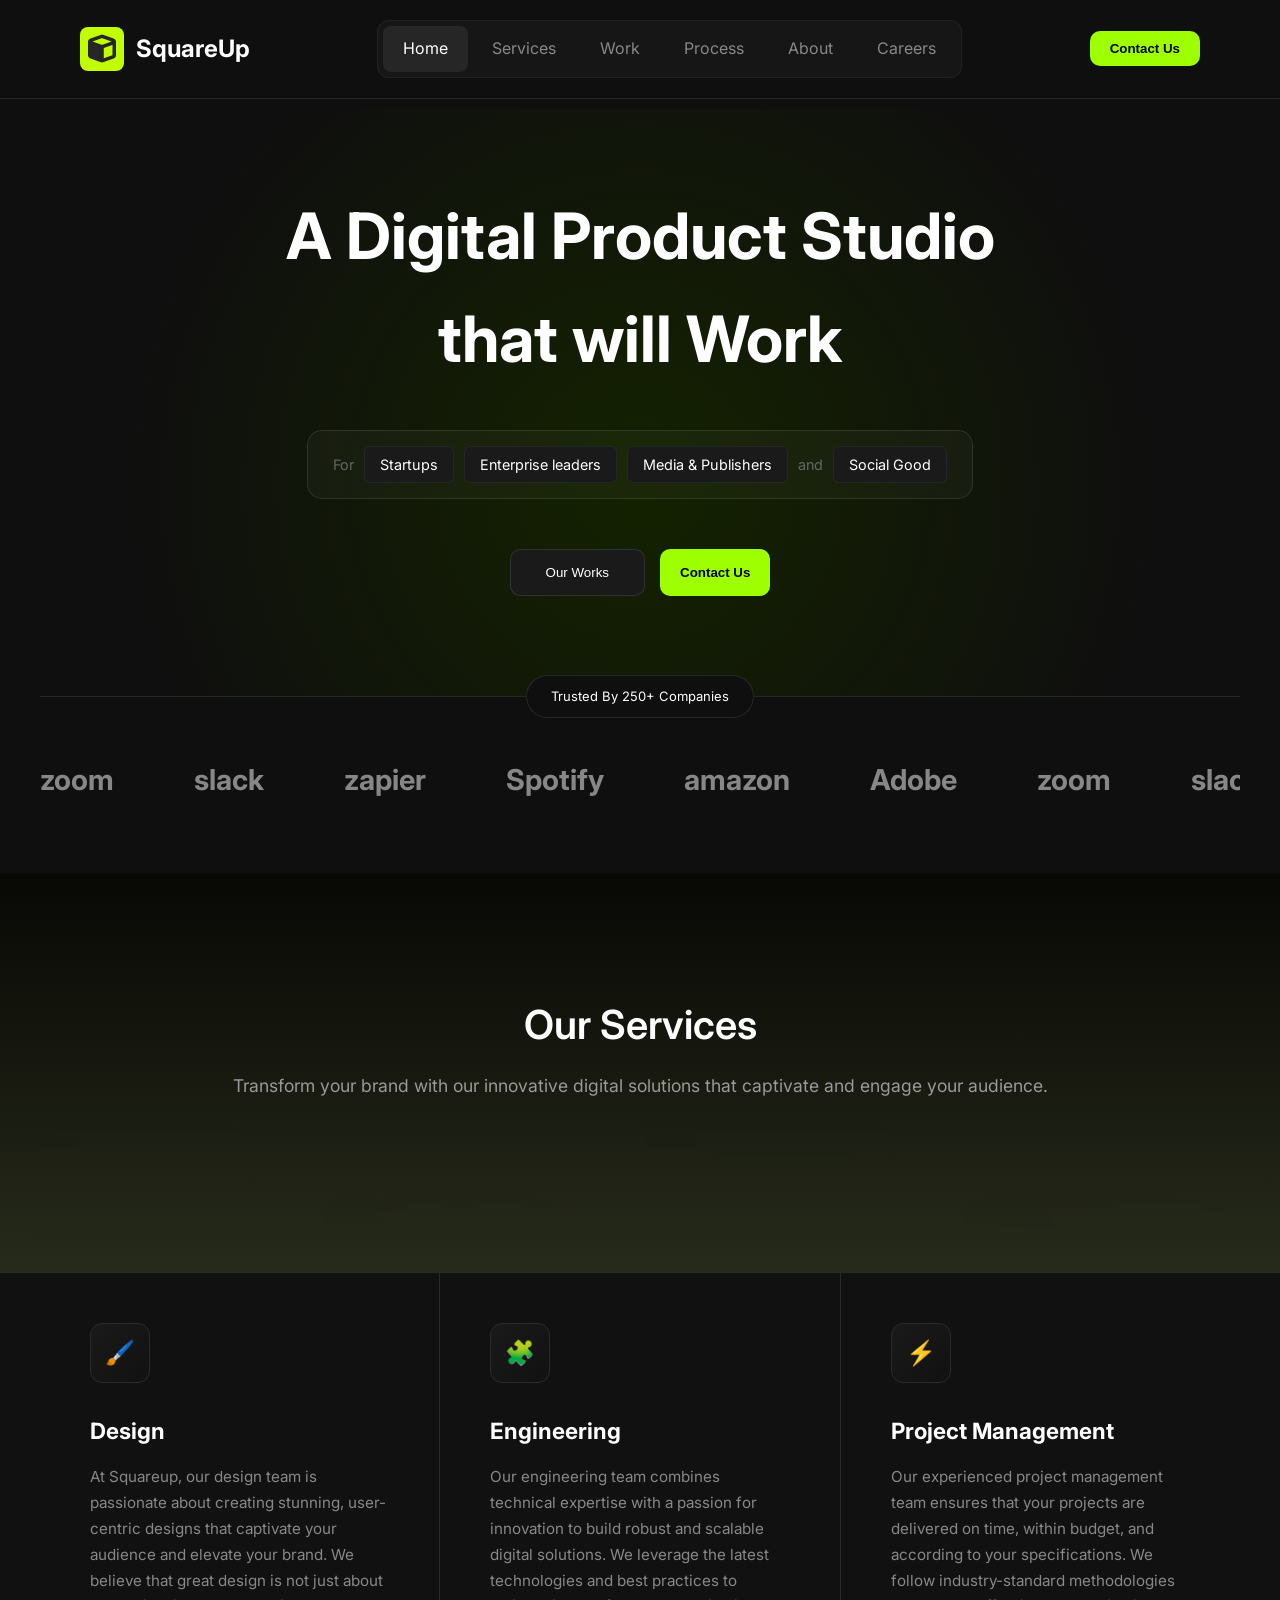
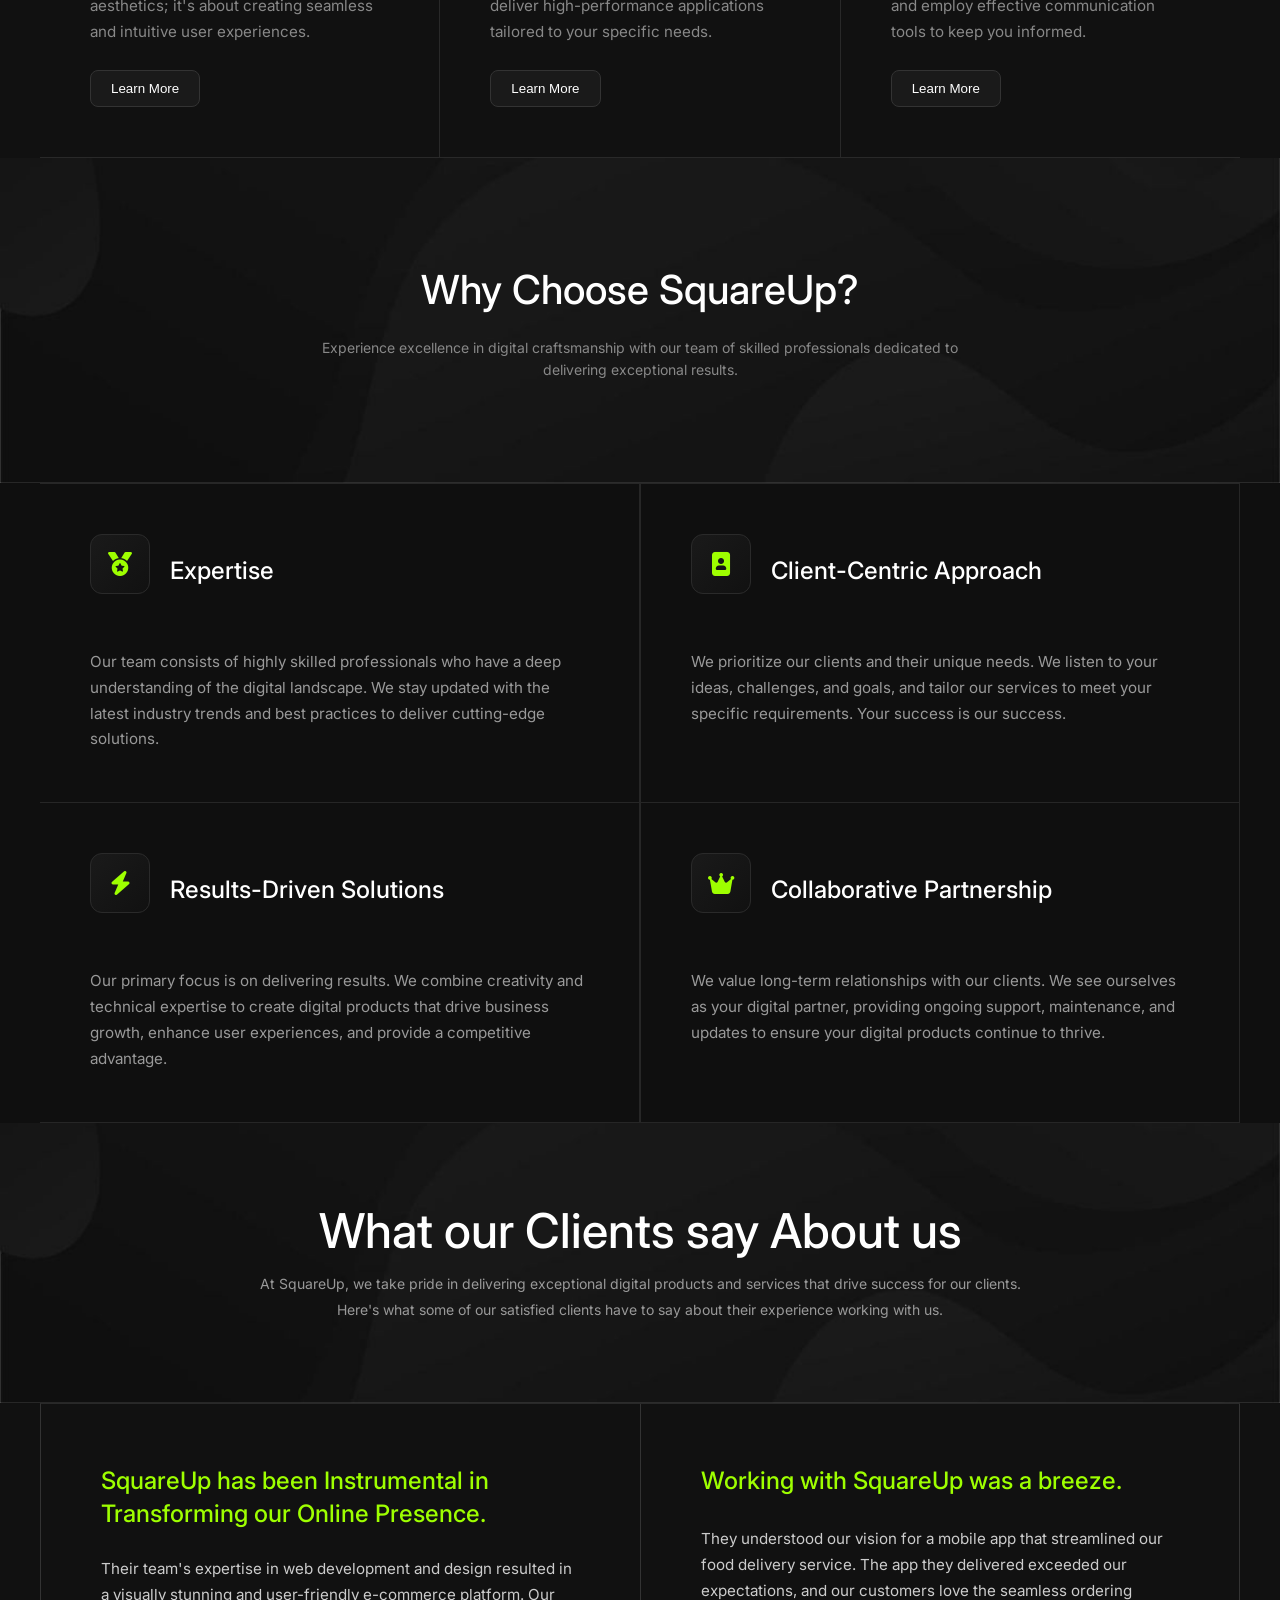
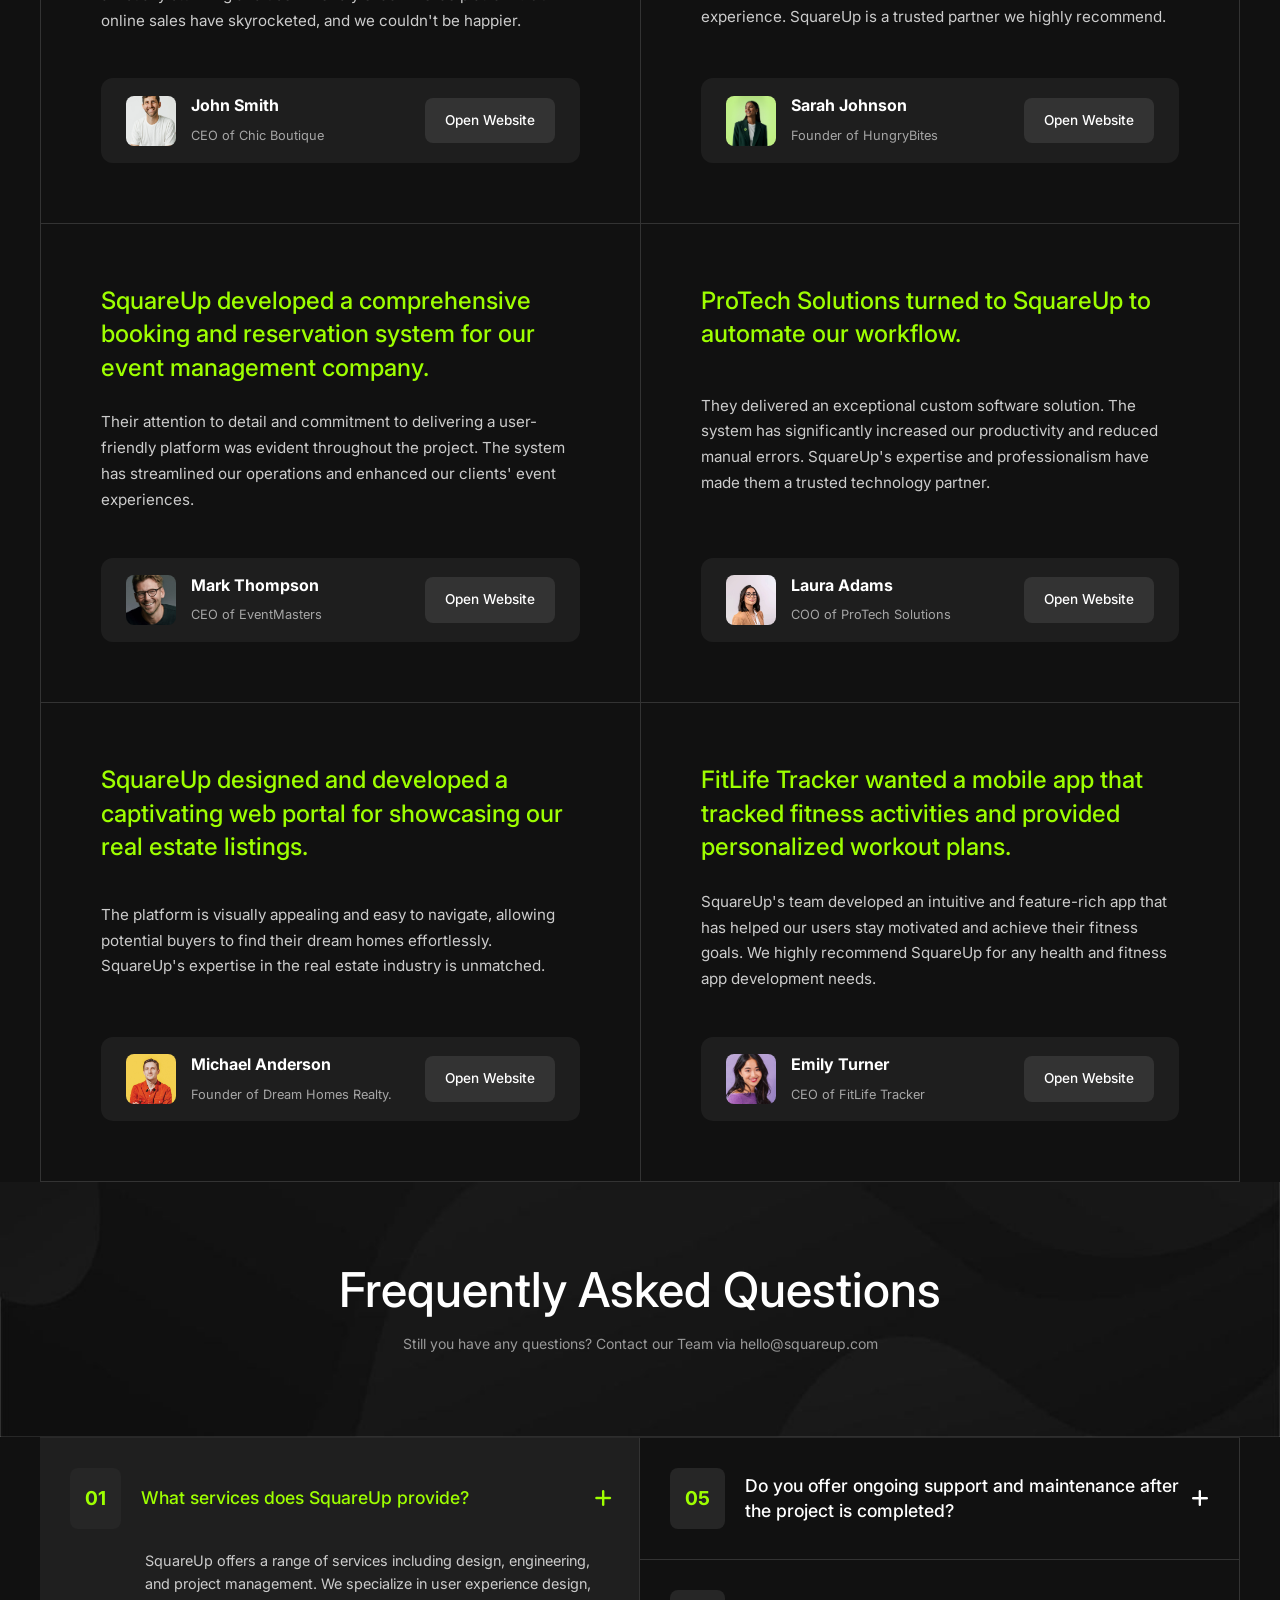
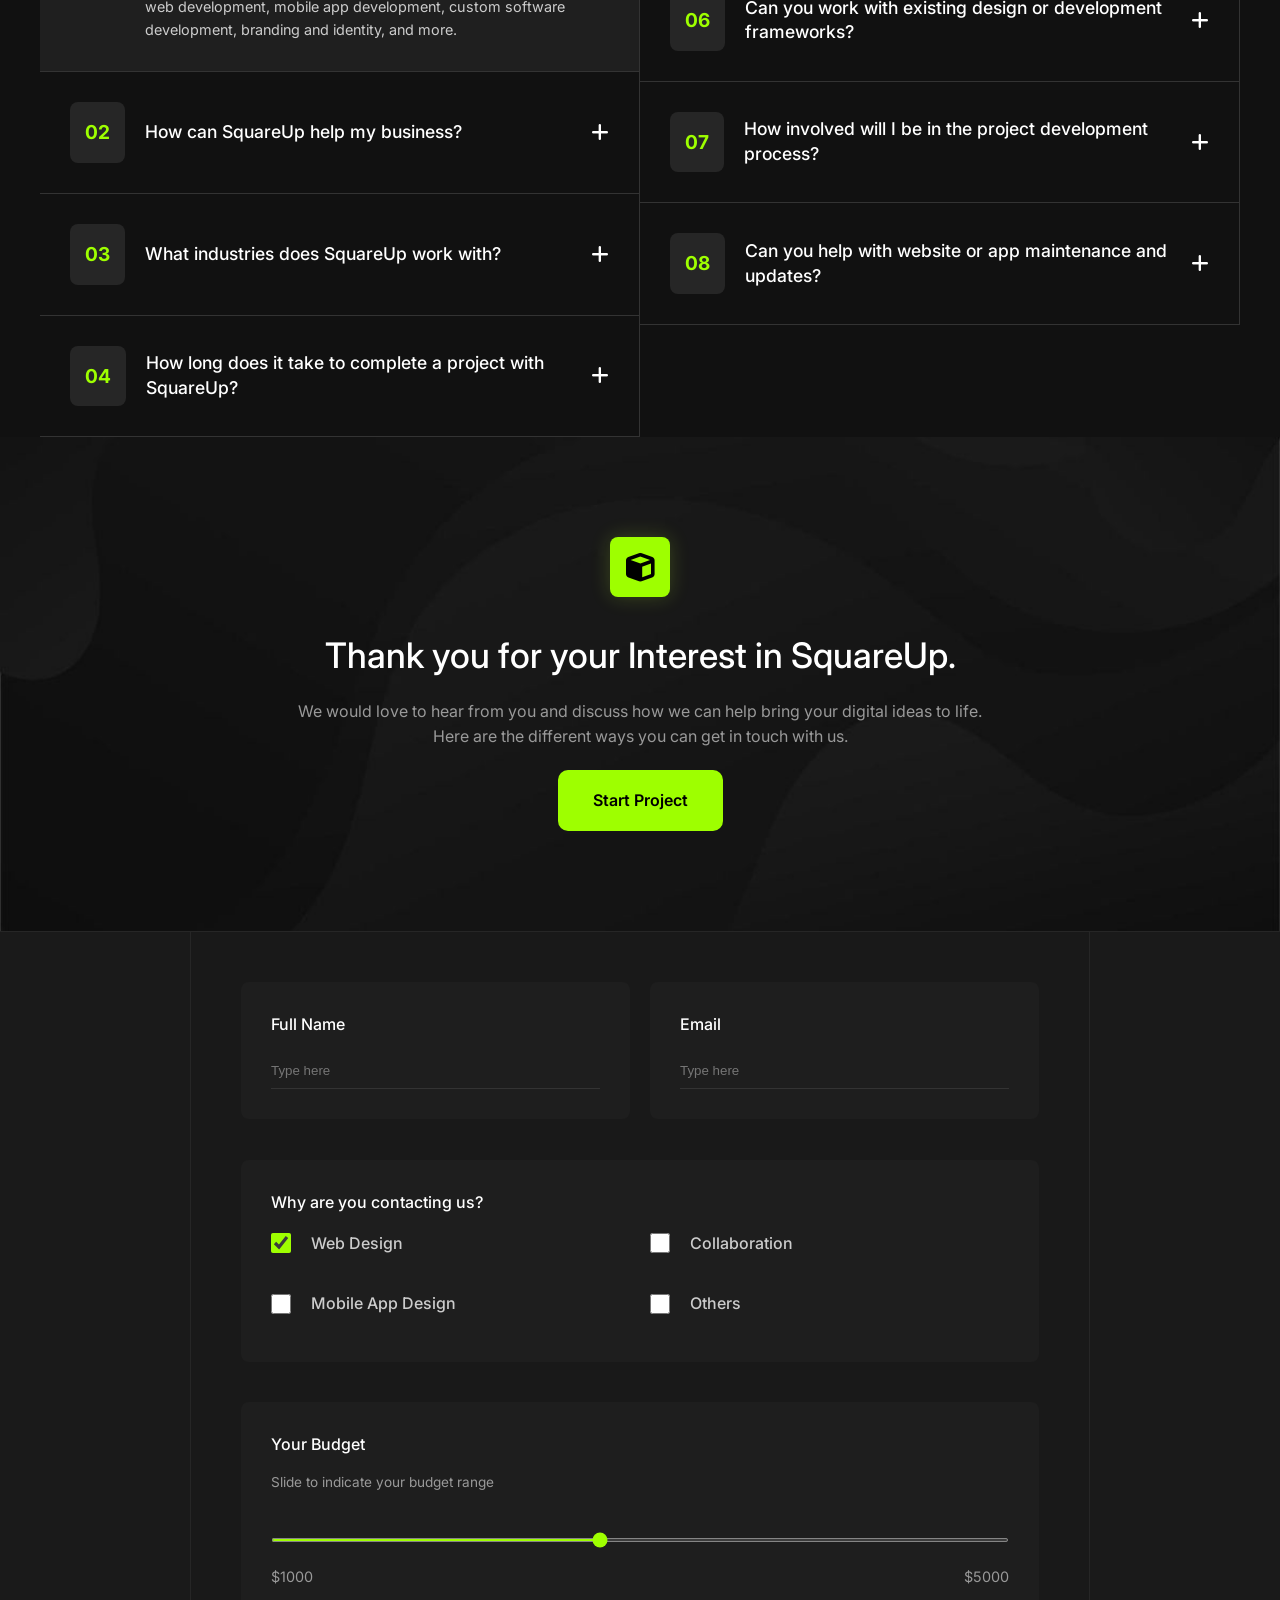
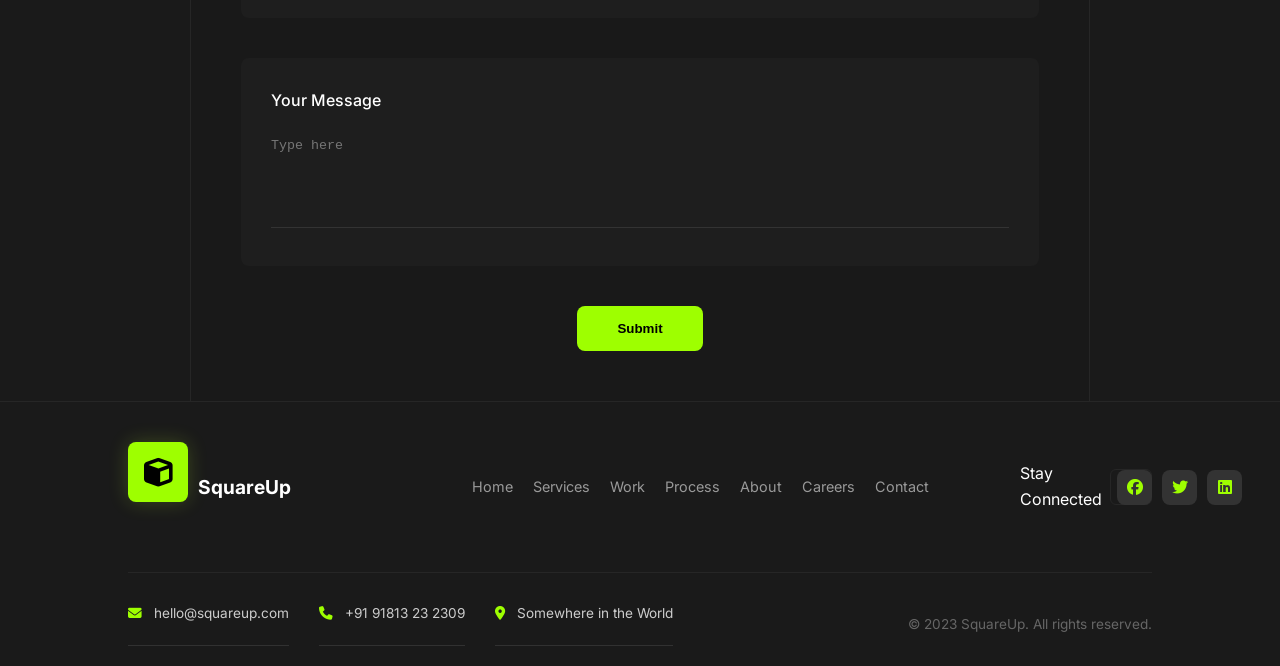
==== commit ebc1a100: "Update index.html" ====
--- a/index.html
+++ b/index.html
@@ -118,7 +118,7 @@
       
       <div class="feature-card">
         <div class="feature-header">
-          <div class="icon-box"><img src="icon1.png" alt=""></div>
+          <div class="icon-box"><i class="fa-solid fa-medal"></i></div>
           <h3>Expertise</h3>
         </div>
         <p>Our team consists of highly skilled professionals who have a deep understanding of the digital landscape. We stay updated with the latest industry trends and best practices to deliver cutting-edge solutions.</p>
@@ -126,7 +126,7 @@
 
       <div class="feature-card">
         <div class="feature-header">
-          <div class="icon-box"><img src="icon2.png" alt=""></div>
+          <div class="icon-box"><i class="fa-solid fa-image-portrait"></i></div>
           <h3>Client-Centric Approach</h3>
         </div>
         <p>We prioritize our clients and their unique needs. We listen to your ideas, challenges, and goals, and tailor our services to meet your specific requirements. Your success is our success.</p>
@@ -134,7 +134,7 @@
 
       <div class="feature-card">
         <div class="feature-header">
-          <div class="icon-box"><img src="icon3.png" alt=""></div>
+          <div class="icon-box"><i class="fa-solid fa-bolt"></i></div>
           <h3>Results-Driven Solutions</h3>
         </div>
         <p>Our primary focus is on delivering results. We combine creativity and technical expertise to create digital products that drive business growth, enhance user experiences, and provide a competitive advantage.</p>
@@ -142,7 +142,7 @@
 
       <div class="feature-card">
         <div class="feature-header">
-          <div class="icon-box"><img src="icon4.png" alt=""></div>
+          <div class="icon-box"><i class="fa-solid fa-crown"></i></div>
           <h3>Collaborative Partnership</h3>
         </div>
         <p>We value long-term relationships with our clients. We see ourselves as your digital partner, providing ongoing support, maintenance, and updates to ensure your digital products continue to thrive.</p>
@@ -167,7 +167,7 @@
         
         <div class="client-footer">
           <div class="client-profile">
-            <img src="/assets/John.jpg" alt="John Smith">
+            <img src="./assets/John.jpg" alt="John Smith">
             <div class="client-info">
               <h4>John Smith</h4>
               <span>CEO of Chic Boutique</span>
@@ -183,7 +183,7 @@
         
         <div class="client-footer">
           <div class="client-profile">
-            <img src="/assets/sarah.jpg" alt="Sarah Johnson">
+            <img src="./assets/sarah.jpg" alt="Sarah Johnson">
             <div class="client-info">
               <h4>Sarah Johnson</h4>
               <span>Founder of HungryBites</span>
@@ -199,7 +199,7 @@
         
         <div class="client-footer">
           <div class="client-profile">
-            <img src="/assets/mark.jpg" alt="Mark Thompson">
+            <img src="./assets/mark.jpg" alt="Mark Thompson">
             <div class="client-info">
               <h4>Mark Thompson</h4>
               <span>CEO of EventMasters</span>
@@ -215,7 +215,7 @@
         
         <div class="client-footer">
           <div class="client-profile">
-            <img src="/assets/laura.jpg" alt="Laura Adams">
+            <img src="./assets/laura.jpg" alt="Laura Adams">
             <div class="client-info">
               <h4>Laura Adams</h4>
               <span>COO of ProTech Solutions</span>
@@ -230,7 +230,7 @@
   
   <div class="client-footer">
     <div class="client-profile">
-      <img src="/assets/Michel.jpg" alt="Michael Anderson">
+      <img src="./assets/Michel.jpg" alt="Michael Anderson">
       <div class="client-info">
         <h4>Michael Anderson</h4>
         <span>Founder of Dream Homes Realty.</span>
@@ -246,7 +246,7 @@
   
   <div class="client-footer">
     <div class="client-profile">
-      <img src="assets/emily.jpg" alt="Emily Turner">
+      <img src="./assets/emily.jpg" alt="Emily Turner">
       <div class="client-info">
         <h4>Emily Turner</h4>
         <span>CEO of FitLife Tracker</span>
@@ -482,4 +482,4 @@
 </footer>
 <script src="nav.js"></script>
 </body>
-</html>+</html>
